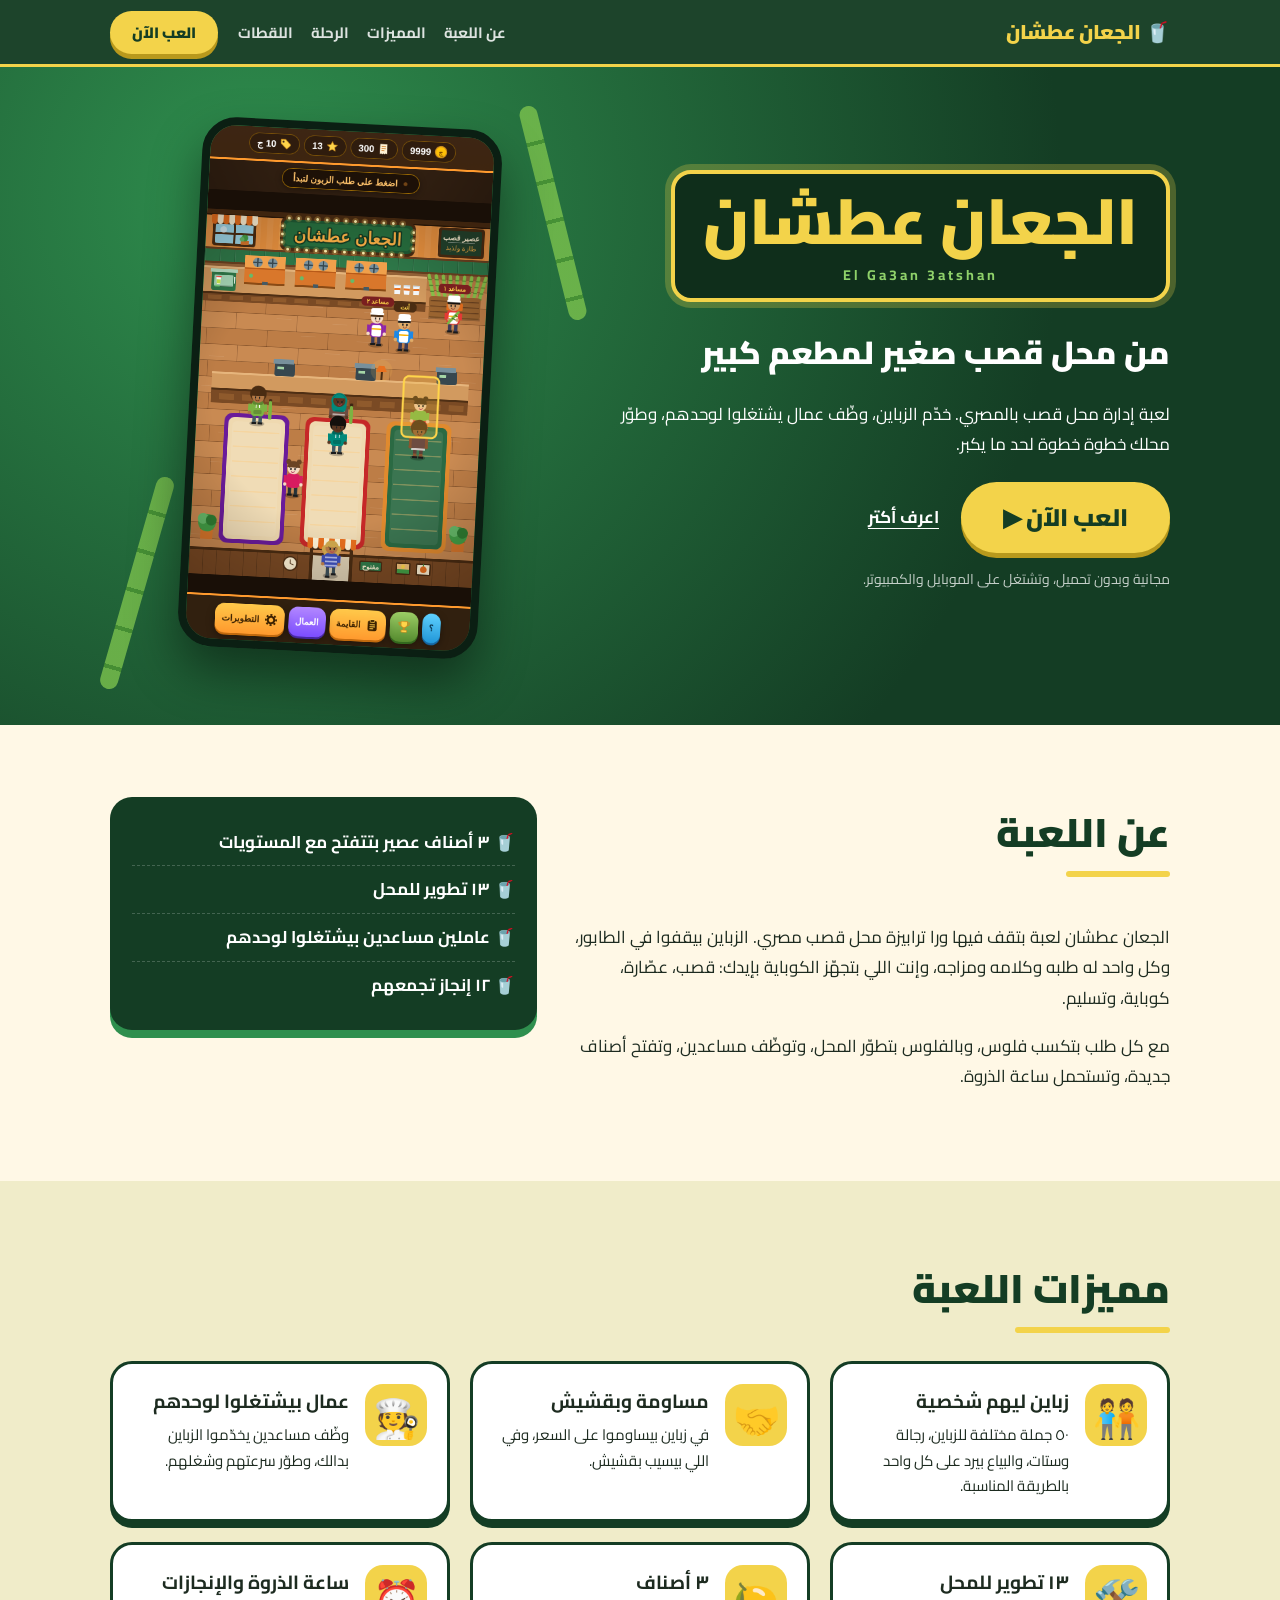
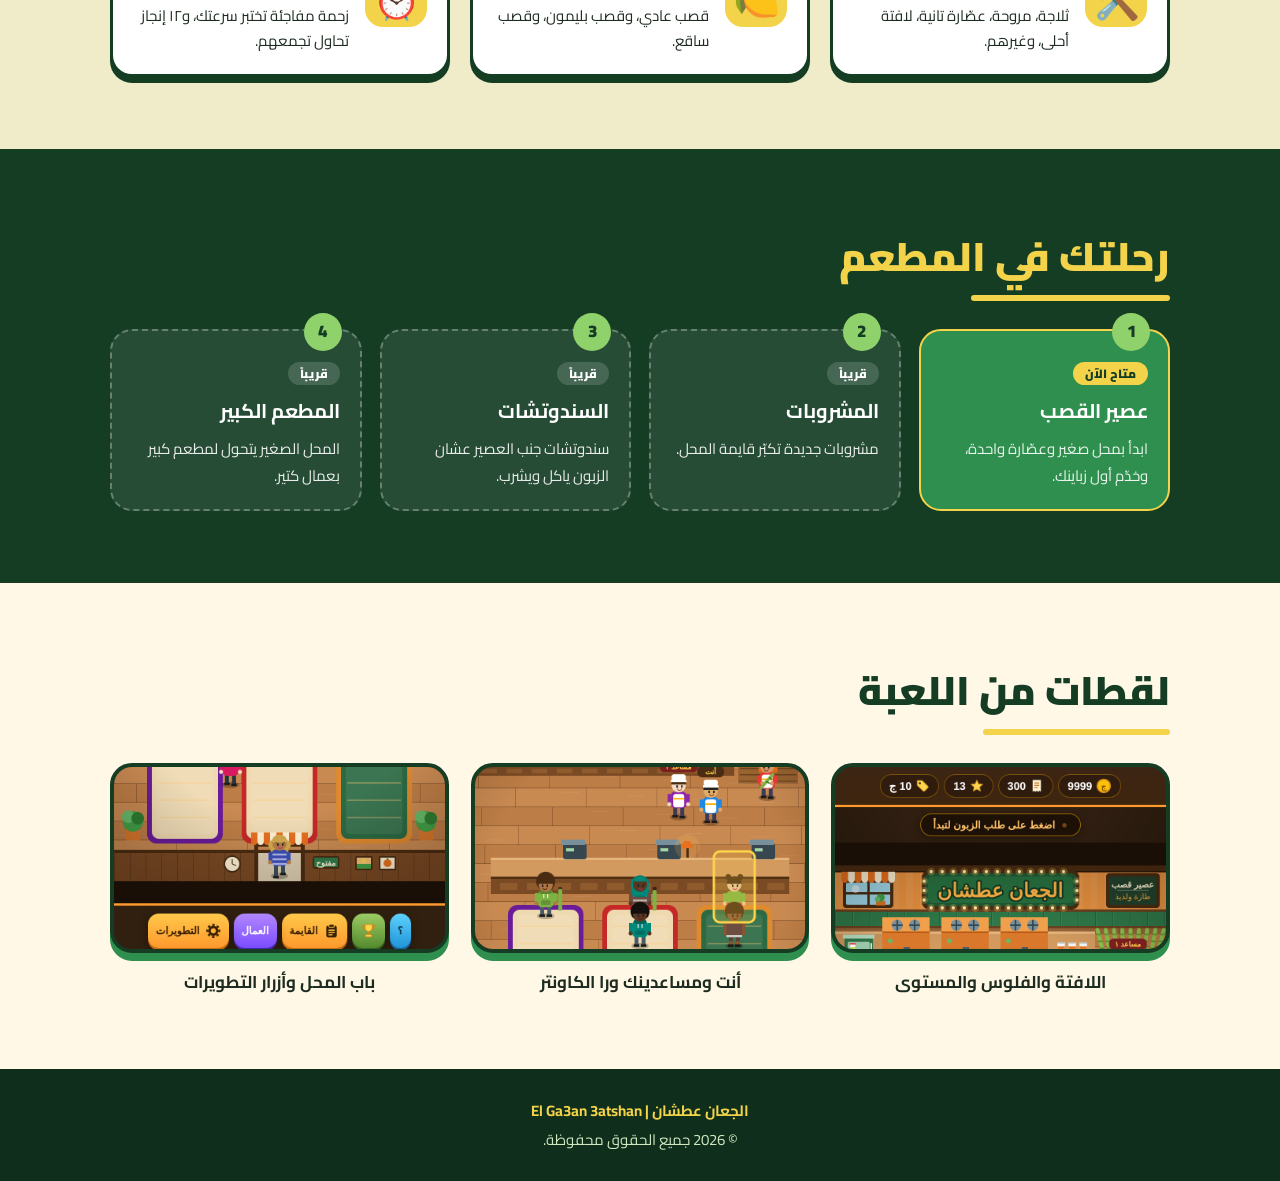
==== index.html @ 9e1ebf42 "Add files via upload" ====
<!DOCTYPE html>
<html lang="ar" dir="rtl">
<head>
<meta charset="utf-8">
<meta name="viewport" content="width=device-width, initial-scale=1, viewport-fit=cover">
<title>الجعان عطشان | El Ga3an 3atshan – الموقع الرسمي للعبة</title>
<meta name="description" content="الموقع الرسمي للعبة الجعان عطشان: لعبة إدارة محل قصب بالمصري. خدّم الزباين، وظّف عمال، وطوّر محلك. العب مجاناً من الموبايل أو الكمبيوتر.">
<meta property="og:site_name" content="الجعان عطشان"><meta property="og:title" content="الجعان عطشان | El Ga3an 3atshan"><meta property="og:description" content="من محل قصب صغير لمطعم كبير. العب مجاناً."><meta property="og:type" content="website"><meta property="og:locale" content="ar_EG"><meta property="og:image" content="https://srsizer643-crypto.github.io/g3an_3tshan/preview.png">
<meta name="theme-color" content="#143d24">
<link rel="icon" href="data:image/svg+xml,%3Csvg xmlns='http://www.w3.org/2000/svg' viewBox='0 0 100 100'%3E%3Crect width='100' height='100' rx='22' fill='%23143d24'/%3E%3Ctext x='50' y='72' font-size='64' text-anchor='middle'%3E%F0%9F%A5%A4%3C/text%3E%3C/svg%3E">
<link rel="preconnect" href="https://fonts.googleapis.com"><link rel="preconnect" href="https://fonts.gstatic.com" crossorigin>
<link href="https://fonts.googleapis.com/css2?family=Cairo:wght@500;700;900&display=swap" rel="stylesheet">
<link rel="stylesheet" href="style.css">
</head>
<body>

<header class="nav">
  <div class="wrap">
    <a class="logo" href="#top">🥤 الجعان عطشان</a>
    <nav aria-label="أقسام الموقع">
      <a href="#about">عن اللعبة</a>
      <a href="#features">المميزات</a>
      <a href="#journey">الرحلة</a>
      <a href="#shots">اللقطات</a>
    </nav>
    <button class="btn sm" data-play>العب الآن</button>
  </div>
</header>

<main id="top">
  <section class="hero">
    <div class="wrap">
      <div class="hero-txt">
        <div class="sign"><h1>الجعان عطشان</h1><small>El Ga3an 3atshan</small></div>
        <p class="lead">من محل قصب صغير لمطعم كبير</p>
        <p>لعبة إدارة محل قصب بالمصري. خدّم الزباين، وظّف عمال يشتغلوا لوحدهم، وطوّر محلك خطوة خطوة لحد ما يكبر.</p>
        <div class="cta">
          <button class="btn big" data-play>العب الآن ▶</button>
          <a class="link" href="#about">اعرف أكتر</a>
        </div>
        <p class="note">مجانية وبدون تحميل، وتشتغل على الموبايل والكمبيوتر.</p>
      </div>
      <div class="art">
        <span class="cane c1"></span><span class="cane c2"></span>
        <div class="phone"><img src="preview.png" width="840" height="1520" alt="لقطة حقيقية من اللعبة: محل القصب والزباين في الطوابير"></div>
      </div>
    </div>
  </section>

  <section class="s" id="about">
    <div class="wrap about">
      <div>
        <h2>عن اللعبة</h2>
        <p>الجعان عطشان لعبة بتقف فيها ورا ترابيزة محل قصب مصري. الزباين بيقفوا في الطابور، وكل واحد له طلبه وكلامه ومزاجه، وإنت اللي بتجهّز الكوباية بإيدك: قصب، عصّارة، كوباية، وتسليم.</p>
        <p>مع كل طلب بتكسب فلوس، وبالفلوس بتطوّر المحل، وتوظّف مساعدين، وتفتح أصناف جديدة، وتستحمل ساعة الذروة.</p>
      </div>
      <ul class="facts">
        <li>٣ أصناف عصير بتتفتح مع المستويات</li>
        <li>١٣ تطوير للمحل</li>
        <li>عاملين مساعدين بيشتغلوا لوحدهم</li>
        <li>١٢ إنجاز تجمعهم</li>
      </ul>
    </div>
  </section>

  <section class="s alt" id="features">
    <div class="wrap">
      <h2>مميزات اللعبة</h2>
      <div class="grid">
        <article class="f"><i>🧑‍🤝‍🧑</i><div><h3>زباين ليهم شخصية</h3><p>٥٠ جملة مختلفة للزباين، رجالة وستات، والبياع بيرد على كل واحد بالطريقة المناسبة.</p></div></article>
        <article class="f"><i>🤝</i><div><h3>مساومة وبقشيش</h3><p>في زباين بيساوموا على السعر، وفي اللي بيسيب بقشيش.</p></div></article>
        <article class="f"><i>🧑‍🍳</i><div><h3>عمال بيشتغلوا لوحدهم</h3><p>وظّف مساعدين يخدّموا الزباين بدالك، وطوّر سرعتهم وشغلهم.</p></div></article>
        <article class="f"><i>🛠️</i><div><h3>١٣ تطوير للمحل</h3><p>ثلاجة، مروحة، عصّارة تانية، لافتة أحلى، وغيرهم.</p></div></article>
        <article class="f"><i>🍋</i><div><h3>٣ أصناف</h3><p>قصب عادي، وقصب بليمون، وقصب ساقع.</p></div></article>
        <article class="f"><i>⏰</i><div><h3>ساعة الذروة والإنجازات</h3><p>زحمة مفاجئة تختبر سرعتك، و١٢ إنجاز تحاول تجمعهم.</p></div></article>
      </div>
    </div>
  </section>

  <section class="s dark" id="journey">
    <div class="wrap">
      <h2>رحلتك في المطعم</h2>
      <ol class="steps">
        <li class="on"><span class="b">متاح الآن</span><h3>عصير القصب</h3><p>ابدأ بمحل صغير وعصّارة واحدة، وخدّم أول زباينك.</p></li>
        <li><span class="b">قريباً</span><h3>المشروبات</h3><p>مشروبات جديدة تكبّر قايمة المحل.</p></li>
        <li><span class="b">قريباً</span><h3>السندوتشات</h3><p>سندوتشات جنب العصير عشان الزبون ياكل ويشرب.</p></li>
        <li><span class="b">قريباً</span><h3>المطعم الكبير</h3><p>المحل الصغير يتحول لمطعم كبير بعمال كتير.</p></li>
      </ol>
    </div>
  </section>

  <section class="s" id="shots">
    <div class="wrap">
      <h2>لقطات من اللعبة</h2>
      <div class="shots">
        <figure class="shot"><div class="crop"><img src="preview.png" loading="lazy" alt="شاشة اللعبة: الفلوس والمستوى ولافتة المحل" style="margin-top:0"></div><figcaption>اللافتة والفلوس والمستوى</figcaption></figure>
        <figure class="shot"><div class="crop"><img src="preview.png" loading="lazy" alt="العمال خلف الكاونتر والزباين في الطوابير" style="margin-top:-59.52%"></div><figcaption>أنت ومساعدينك ورا الكاونتر</figcaption></figure>
        <figure class="shot"><div class="crop"><img src="preview.png" loading="lazy" alt="باب المحل وشريط التطويرات والعمال والقايمة" style="margin-top:-123.81%"></div><figcaption>باب المحل وأزرار التطويرات</figcaption></figure>
      </div>
    </div>
  </section>
</main>

<footer>
  <div class="wrap">
    <b>الجعان عطشان | El Ga3an 3atshan</b>
    <span>© 2026 جميع الحقوق محفوظة.</span>
  </div>
</footer>

<section id="play" hidden aria-label="شاشة اللعب">
  <div class="pbar">
    <button id="back" type="button">→ الرجوع للموقع</button>
    <b>الجعان عطشان</b>
    <button id="fs" type="button">ملء الشاشة</button>
  </div>
  <iframe id="frame" title="لعبة الجعان عطشان" allow="fullscreen" loading="eager"></iframe>
</section>

<script src="script.js"></script>
</body>
</html>
---- style.css ----
:root{--g1:#143d24;--g2:#2f8f4e;--g3:#8fd16a;--y:#f3d34a;--cream:#fff8e6;--ink:#1d2b20;
 --r:22px;box-sizing:border-box;padding-top:env(safe-area-inset-top,0px);padding-bottom:env(safe-area-inset-bottom,0px)}
*,*::before,*::after{box-sizing:inherit}
html{scroll-behavior:smooth;scroll-padding-top:70px;background:var(--cream)}
html.playing,html.playing body{overflow:hidden;height:100%}
body{margin:0;font-family:'Cairo',Tahoma,'Segoe UI',sans-serif;color:var(--ink);background:var(--cream);line-height:1.8;font-size:17px}
img{max-width:100%;display:block}
.wrap{max-width:1100px;margin:auto;padding:0 20px}
/* nav */
.nav{position:sticky;top:0;z-index:20;background:rgba(20,61,36,.96);backdrop-filter:blur(8px);color:#fff;border-bottom:3px solid var(--y)}
.nav .wrap{display:flex;align-items:center;gap:20px;height:64px}
.logo{font-weight:900;font-size:20px;color:var(--y);text-decoration:none;white-space:nowrap}
.nav nav{display:flex;gap:18px;margin-inline-start:auto}
.nav nav a{color:#fff;text-decoration:none;font-weight:700;font-size:15px;opacity:.85;transition:.2s}
.nav nav a:hover{opacity:1;color:var(--y)}
/* buttons */
.btn{font:inherit;font-weight:900;border:0;cursor:pointer;color:var(--g1);background:var(--y);border-radius:999px;padding:8px 22px;box-shadow:0 5px 0 #b8991c;transition:transform .15s,box-shadow .15s}
.btn:hover{transform:translateY(-2px);box-shadow:0 7px 0 #b8991c}
.btn:active{transform:translateY(4px);box-shadow:0 1px 0 #b8991c}
.btn.big{font-size:24px;padding:14px 42px}
.btn.sm{font-size:15px}
/* hero */
.hero{background:radial-gradient(circle at 20% 20%,var(--g2),var(--g1) 70%);color:#fff;overflow:hidden;padding:56px 0 72px}
.hero .wrap{display:grid;grid-template-columns:1.1fr .9fr;gap:36px;align-items:center}
.sign{display:inline-block;background:#0f2e1b;border:4px solid var(--y);border-radius:20px;padding:6px 28px 10px;box-shadow:0 0 0 6px rgba(243,211,74,.25);margin-bottom:12px}
.sign h1{margin:0;font-size:clamp(38px,7vw,64px);font-weight:900;color:var(--y);line-height:1.3}
.sign small{display:block;letter-spacing:3px;color:var(--g3);font-weight:700;direction:ltr;text-align:center}
.lead{font-size:clamp(22px,3.6vw,32px);font-weight:900;margin:.3em 0}
.cta{display:flex;align-items:center;gap:22px;flex-wrap:wrap;margin:22px 0 8px}
.link{color:#fff;font-weight:700;text-underline-offset:5px}
.note{opacity:.75;font-size:14px}
.art{position:relative;display:flex;justify-content:center}
.phone{width:min(300px,78vw);border:8px solid #0b1f13;border-radius:34px;overflow:hidden;box-shadow:0 24px 50px rgba(0,0,0,.45);transform:rotate(3deg);animation:float 5s ease-in-out infinite}
.phone img{width:100%;height:auto}
.cane{position:absolute;width:18px;height:220px;border-radius:9px;background:repeating-linear-gradient(#7bc24d 0 36px,#4f9a33 36px 40px);opacity:.8}
.c1{inset-inline-start:2%;top:-20px;transform:rotate(-14deg)}.c2{inset-inline-end:4%;bottom:-40px;transform:rotate(16deg)}
@keyframes float{50%{transform:rotate(3deg) translateY(-12px)}}
/* sections */
.s{padding:72px 0}
.s.alt{background:#f0ecc9}
.s.dark{background:var(--g1);color:#fff}
h2{font-size:clamp(28px,5vw,40px);font-weight:900;margin:0 0 28px;color:var(--g1);position:relative;display:inline-block}
h2::after{content:"";display:block;height:6px;width:60%;background:var(--y);border-radius:4px;margin-top:2px}
.dark h2{color:var(--y)}
.about{display:grid;grid-template-columns:1.4fr 1fr;gap:36px;align-items:start}
.facts{list-style:none;margin:0;padding:22px;background:var(--g1);color:#fff;border-radius:var(--r);font-weight:700;box-shadow:0 8px 0 var(--g2)}
.facts li{padding:8px 0 8px 0;border-bottom:1px dashed rgba(255,255,255,.2)}
.facts li:last-child{border:0}
.facts li::before{content:"🥤 "}
.grid{display:grid;grid-template-columns:repeat(auto-fit,minmax(290px,1fr));gap:20px}
.f{display:flex;gap:16px;background:#fff;border-radius:var(--r);padding:20px;border:3px solid var(--g1);box-shadow:0 6px 0 var(--g1);transition:transform .2s}
.f:hover{transform:translateY(-4px)}
.f i{font-style:normal;font-size:38px;flex:none;width:62px;height:62px;display:grid;place-items:center;background:var(--y);border-radius:18px}
.f h3{margin:0 0 4px;font-size:19px}.f p{margin:0;font-size:15px;line-height:1.7}
/* journey */
.steps{list-style:none;margin:0;padding:0;display:grid;grid-template-columns:repeat(auto-fit,minmax(220px,1fr));gap:18px;counter-reset:st}
.steps li{position:relative;background:rgba(255,255,255,.08);border:2px dashed rgba(255,255,255,.3);border-radius:var(--r);padding:26px 20px 20px;counter-increment:st}
.steps li::before{content:counter(st);position:absolute;top:-18px;inset-inline-start:18px;width:38px;height:38px;border-radius:50%;background:var(--g3);color:var(--g1);font-weight:900;display:grid;place-items:center}
.steps li.on{background:var(--g2);border:2px solid var(--y)}
.steps h3{margin:6px 0}.steps p{margin:0;font-size:15px;opacity:.9}
.b{display:inline-block;font-size:12px;font-weight:900;padding:1px 12px;border-radius:99px;background:rgba(255,255,255,.15)}
.on .b{background:var(--y);color:var(--g1)}
/* shots */
.shots{display:grid;grid-template-columns:repeat(auto-fit,minmax(240px,1fr));gap:22px}
.shot{margin:0;text-align:center}
.crop{aspect-ratio:840/470;overflow:hidden;border-radius:var(--r);border:4px solid var(--g1);box-shadow:0 8px 0 var(--g2);background:#31200f}
.crop img{width:100%;height:auto}
figcaption{margin-top:14px;font-weight:700}
footer{background:#0f2e1b;color:#cfe8c0;padding:28px 0;text-align:center;font-size:15px}
footer .wrap{display:flex;flex-direction:column;gap:2px}footer b{color:var(--y)}
/* reveal */
.rv{opacity:0;transform:translateY(22px);transition:opacity .6s,transform .6s}
.rv.in{opacity:1;transform:none}
/* play screen */
#play{position:fixed;inset:0;z-index:100;background:#000;display:flex;flex-direction:column;height:100dvh}
#play[hidden]{display:none}
.pbar{flex:none;display:flex;align-items:center;justify-content:space-between;gap:10px;background:var(--g1);color:var(--y);padding:6px 12px;padding-top:max(6px,env(safe-area-inset-top));border-bottom:3px solid var(--y)}
.pbar button{font:inherit;font-weight:700;font-size:14px;color:#fff;background:rgba(255,255,255,.14);border:0;border-radius:99px;padding:4px 16px;cursor:pointer}
.pbar button:hover{background:rgba(255,255,255,.28)}
#frame{flex:1;width:100%;border:0;background:#31200f;touch-action:manipulation}
#play.pseudo-fs .pbar{display:none}
:fullscreen#play .pbar{display:none}
:-webkit-full-screen#play .pbar{display:none}
@media(max-width:800px){
 .nav nav{display:none}.nav .wrap{justify-content:space-between}
 .hero .wrap,.about{grid-template-columns:1fr}.hero{padding-top:36px}.art{margin-top:20px}
 .s{padding:52px 0}
}
@media(prefers-reduced-motion:reduce){*{animation:none!important;transition:none!important}.rv{opacity:1;transform:none}}
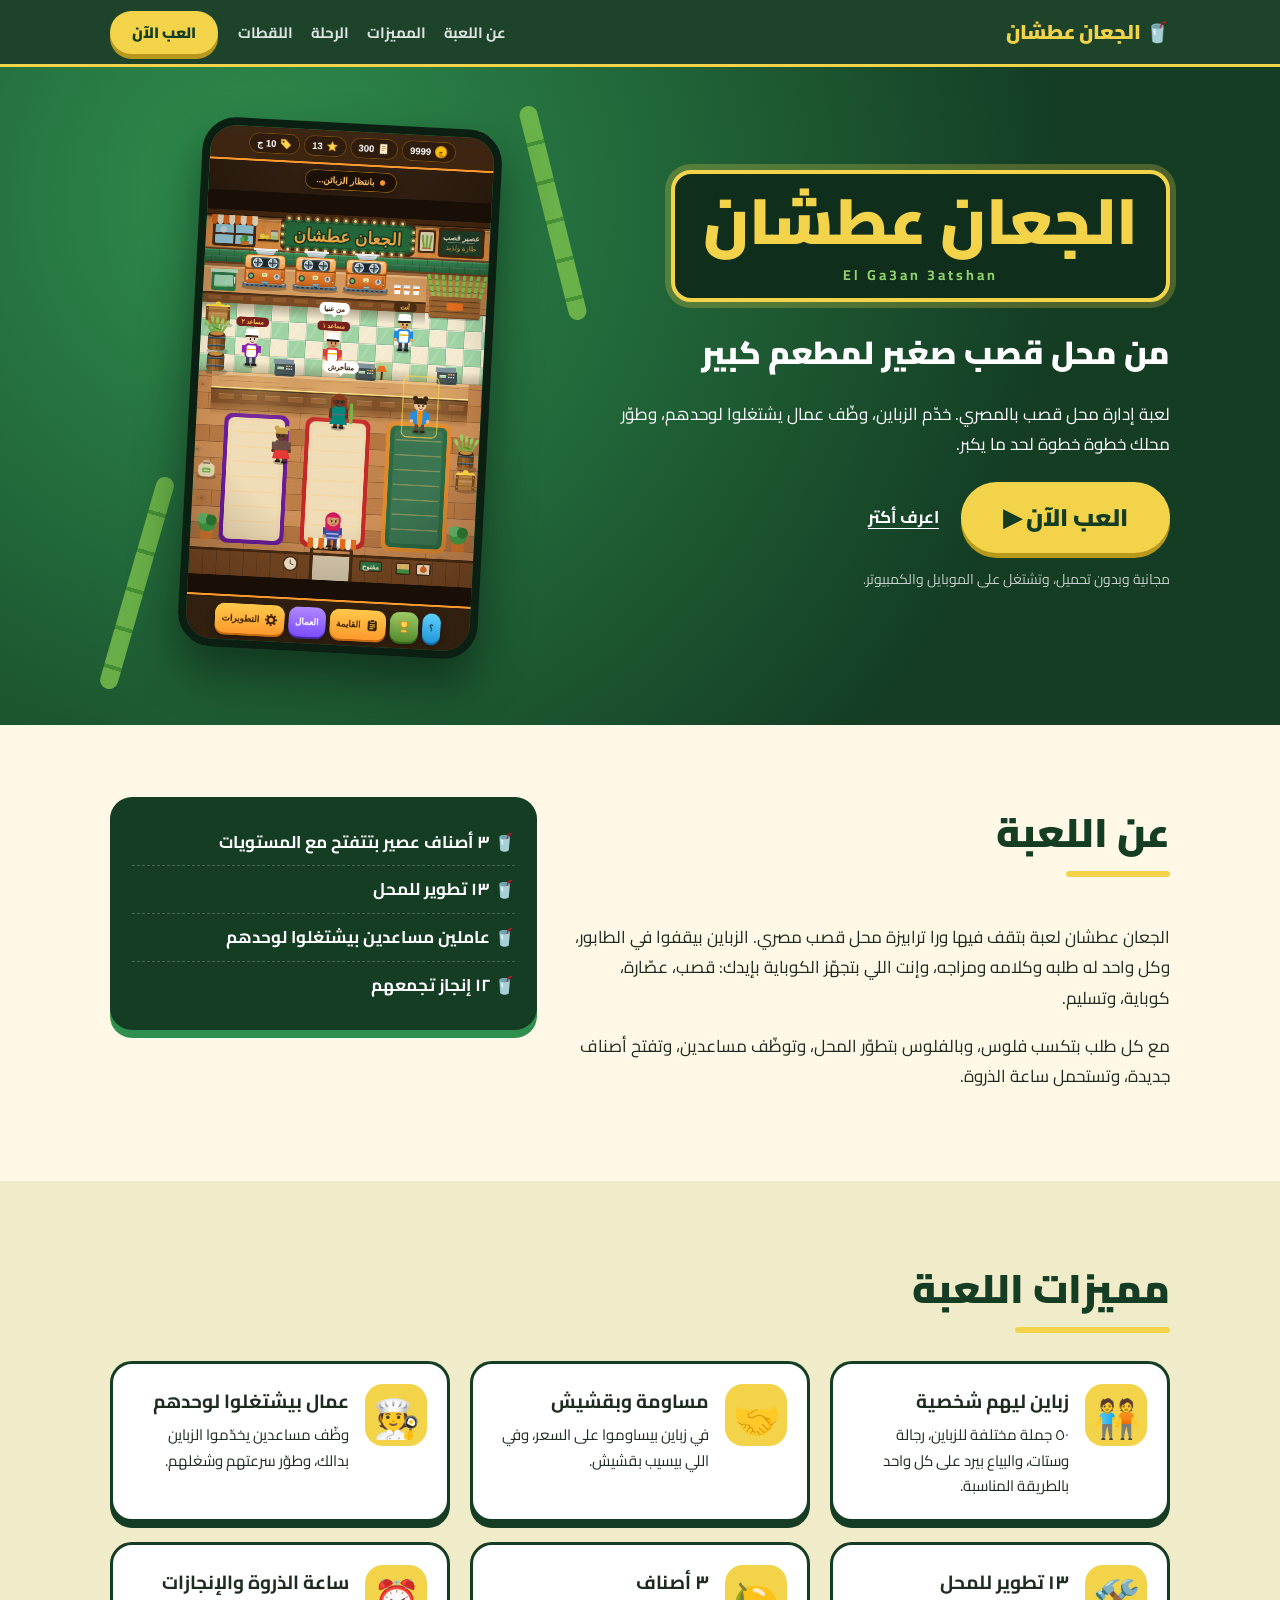
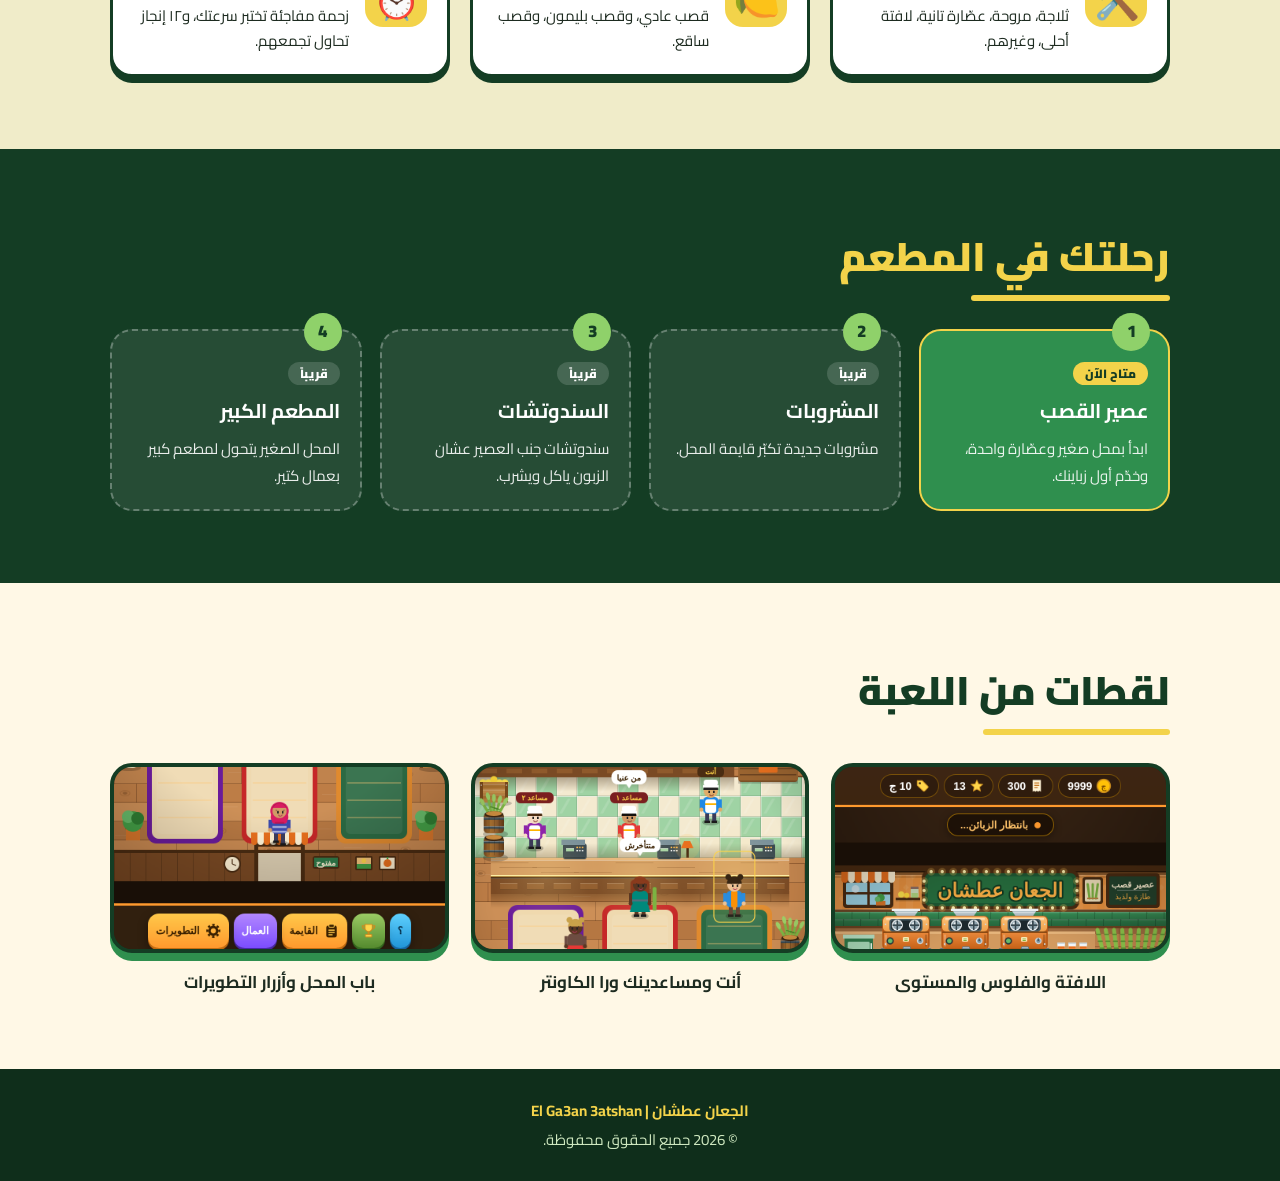
==== commit 29155be3: "Add files via upload" ====
--- a/index.html
+++ b/index.html
@@ -1,16 +1,17 @@
 <!DOCTYPE html>
+<!-- الجعان عطشان | الإصدار v4 | تاريخ التحديث 2026-11-13 -->
 <html lang="ar" dir="rtl">
 <head>
 <meta charset="utf-8">
 <meta name="viewport" content="width=device-width, initial-scale=1, viewport-fit=cover">
 <title>الجعان عطشان | El Ga3an 3atshan – الموقع الرسمي للعبة</title>
 <meta name="description" content="الموقع الرسمي للعبة الجعان عطشان: لعبة إدارة محل قصب بالمصري. خدّم الزباين، وظّف عمال، وطوّر محلك. العب مجاناً من الموبايل أو الكمبيوتر.">
-<meta property="og:site_name" content="الجعان عطشان"><meta property="og:title" content="الجعان عطشان | El Ga3an 3atshan"><meta property="og:description" content="من محل قصب صغير لمطعم كبير. العب مجاناً."><meta property="og:type" content="website"><meta property="og:locale" content="ar_EG"><meta property="og:image" content="https://srsizer643-crypto.github.io/g3an_3tshan/preview.png">
+<meta property="og:site_name" content="الجعان عطشان"><meta property="og:title" content="الجعان عطشان | El Ga3an 3atshan"><meta property="og:description" content="من محل قصب صغير لمطعم كبير. العب مجاناً."><meta property="og:type" content="website"><meta property="og:locale" content="ar_EG"><meta property="og:image" content="https://srsizer643-crypto.github.io/g3an_3tshan/preview.png?v=4">
 <meta name="theme-color" content="#143d24">
 <link rel="icon" href="data:image/svg+xml,%3Csvg xmlns='http://www.w3.org/2000/svg' viewBox='0 0 100 100'%3E%3Crect width='100' height='100' rx='22' fill='%23143d24'/%3E%3Ctext x='50' y='72' font-size='64' text-anchor='middle'%3E%F0%9F%A5%A4%3C/text%3E%3C/svg%3E">
 <link rel="preconnect" href="https://fonts.googleapis.com"><link rel="preconnect" href="https://fonts.gstatic.com" crossorigin>
 <link href="https://fonts.googleapis.com/css2?family=Cairo:wght@500;700;900&display=swap" rel="stylesheet">
-<link rel="stylesheet" href="style.css">
+<link rel="stylesheet" href="style.css?v=4">
 </head>
 <body>
 
@@ -42,7 +43,7 @@
       </div>
       <div class="art">
         <span class="cane c1"></span><span class="cane c2"></span>
-        <div class="phone"><img src="preview.png" width="840" height="1520" alt="لقطة حقيقية من اللعبة: محل القصب والزباين في الطوابير"></div>
+        <div class="phone"><img src="preview.png?v=4" width="840" height="1520" alt="لقطة حقيقية من اللعبة: محل القصب والزباين في الطوابير"></div>
       </div>
     </div>
   </section>
@@ -93,9 +94,9 @@
     <div class="wrap">
       <h2>لقطات من اللعبة</h2>
       <div class="shots">
-        <figure class="shot"><div class="crop"><img src="preview.png" loading="lazy" alt="شاشة اللعبة: الفلوس والمستوى ولافتة المحل" style="margin-top:0"></div><figcaption>اللافتة والفلوس والمستوى</figcaption></figure>
-        <figure class="shot"><div class="crop"><img src="preview.png" loading="lazy" alt="العمال خلف الكاونتر والزباين في الطوابير" style="margin-top:-59.52%"></div><figcaption>أنت ومساعدينك ورا الكاونتر</figcaption></figure>
-        <figure class="shot"><div class="crop"><img src="preview.png" loading="lazy" alt="باب المحل وشريط التطويرات والعمال والقايمة" style="margin-top:-123.81%"></div><figcaption>باب المحل وأزرار التطويرات</figcaption></figure>
+        <figure class="shot"><div class="crop"><img src="preview.png?v=4" loading="lazy" alt="شاشة اللعبة: الفلوس والمستوى ولافتة المحل" style="margin-top:0"></div><figcaption>اللافتة والفلوس والمستوى</figcaption></figure>
+        <figure class="shot"><div class="crop"><img src="preview.png?v=4" loading="lazy" alt="العمال خلف الكاونتر والزباين في الطوابير" style="margin-top:-59.52%"></div><figcaption>أنت ومساعدينك ورا الكاونتر</figcaption></figure>
+        <figure class="shot"><div class="crop"><img src="preview.png?v=4" loading="lazy" alt="باب المحل وشريط التطويرات والعمال والقايمة" style="margin-top:-123.81%"></div><figcaption>باب المحل وأزرار التطويرات</figcaption></figure>
       </div>
     </div>
   </section>
@@ -117,6 +118,6 @@
   <iframe id="frame" title="لعبة الجعان عطشان" allow="fullscreen" loading="eager"></iframe>
 </section>
 
-<script src="script.js"></script>
+<script src="script.js?v=4"></script>
 </body>
 </html>
--- a/style.css
+++ b/style.css
@@ -1,3 +1,4 @@
+/* الجعان عطشان | الإصدار v4 | تاريخ التحديث 2026-11-13 */
 :root{--g1:#143d24;--g2:#2f8f4e;--g3:#8fd16a;--y:#f3d34a;--cream:#fff8e6;--ink:#1d2b20;
  --r:22px;box-sizing:border-box;padding-top:env(safe-area-inset-top,0px);padding-bottom:env(safe-area-inset-bottom,0px)}
 *,*::before,*::after{box-sizing:inherit}
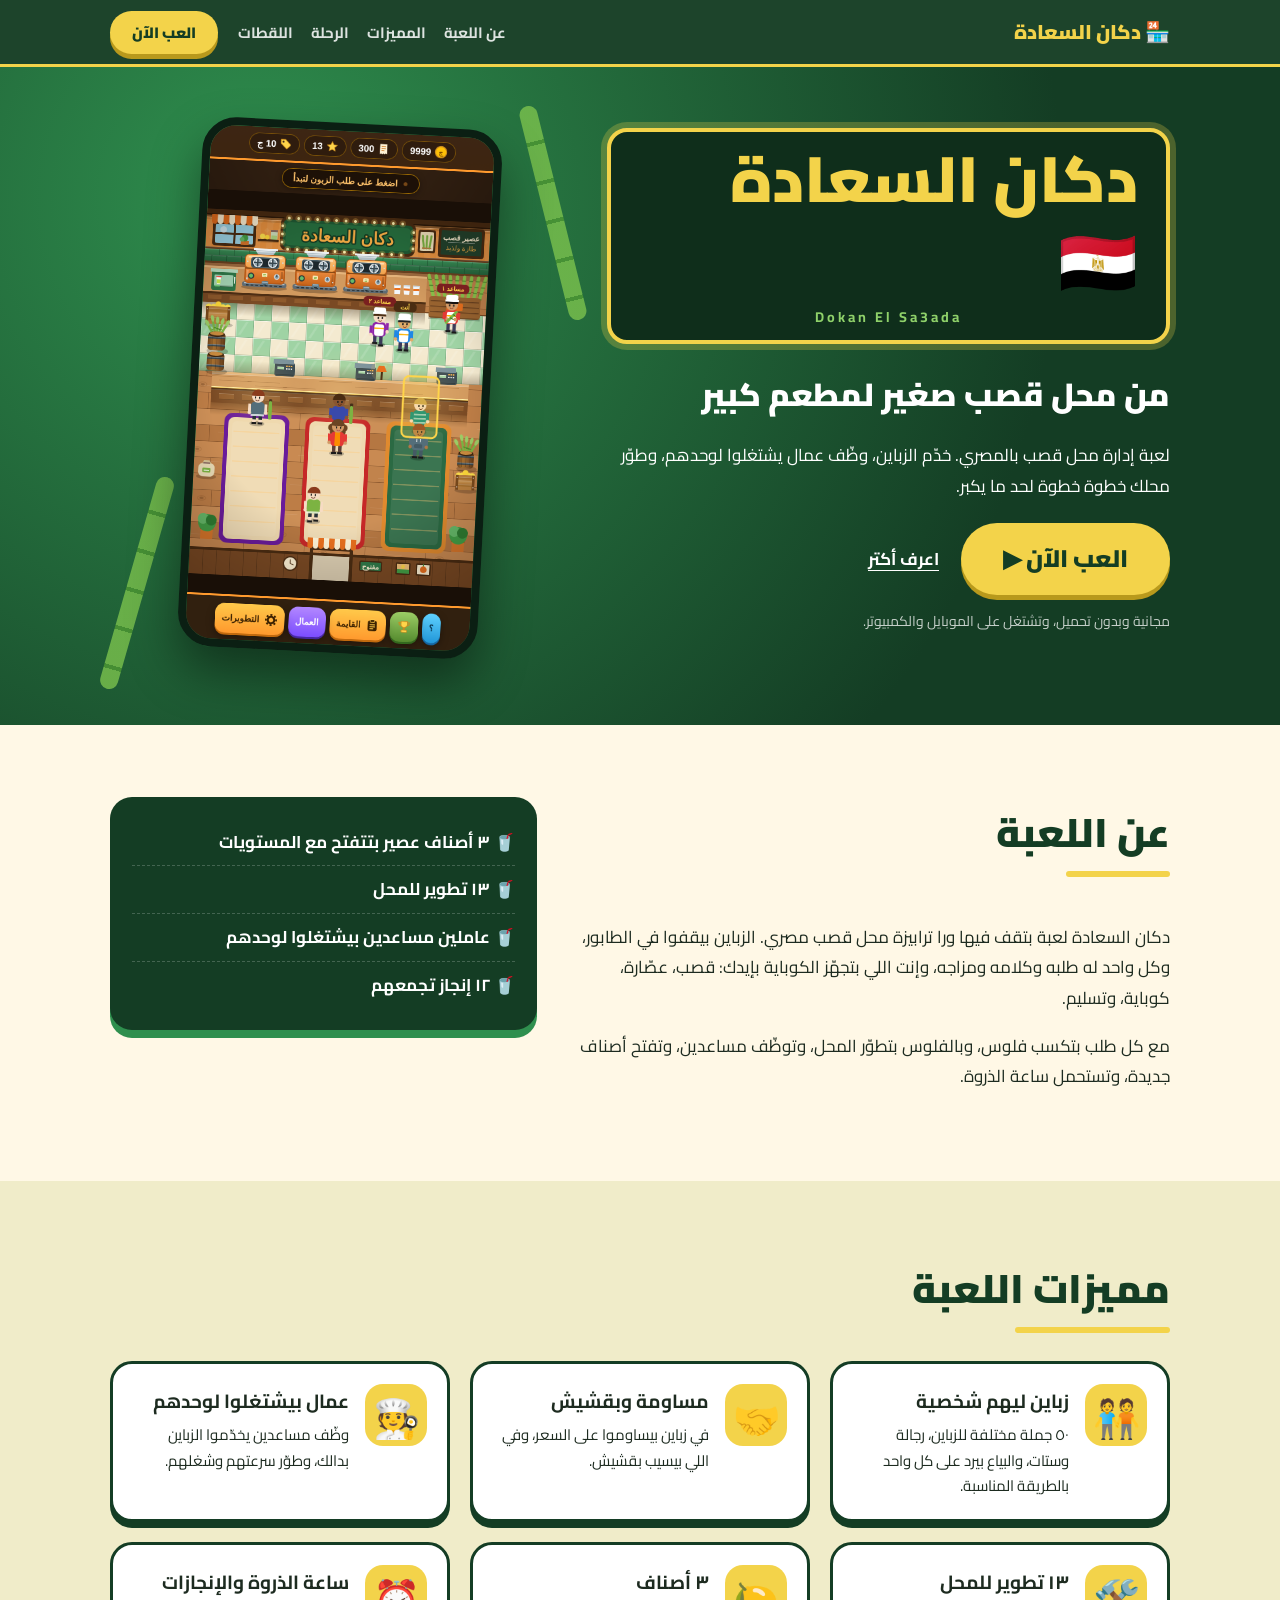
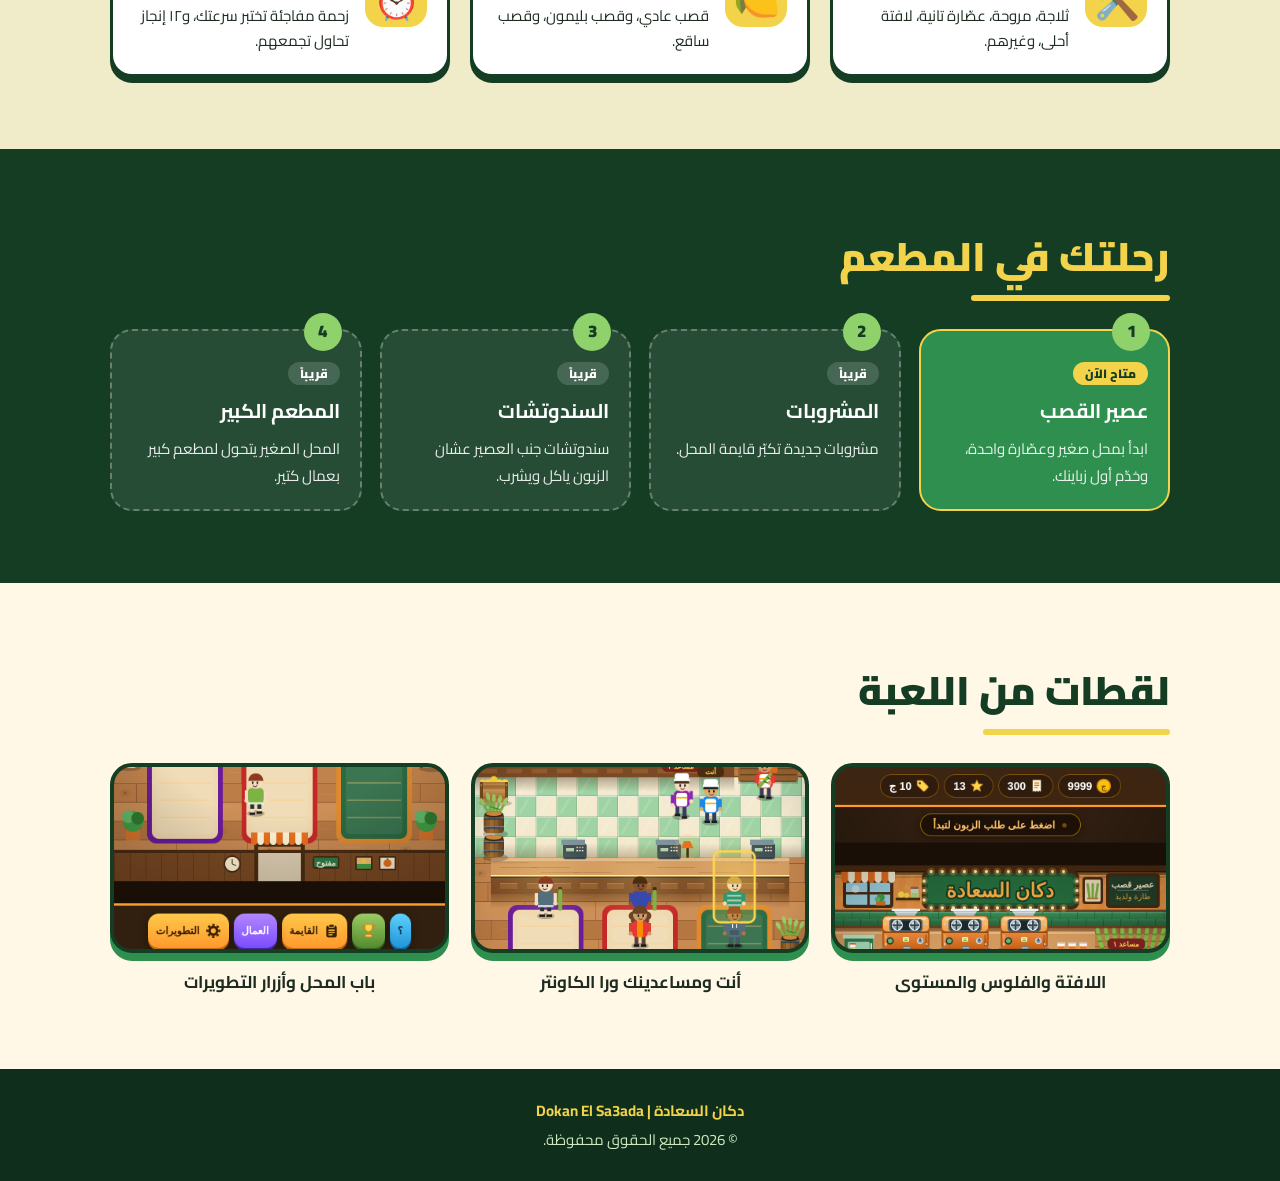
==== commit b6a9fa23: "Add files via upload" ====
--- a/index.html
+++ b/index.html
@@ -1,23 +1,24 @@
 <!DOCTYPE html>
-<!-- الجعان عطشان | الإصدار v4 | تاريخ التحديث 2026-11-13 -->
+<!-- دكان السعادة | الإصدار v5 | تاريخ التحديث 2026-11-13 -->
 <html lang="ar" dir="rtl">
 <head>
 <meta charset="utf-8">
 <meta name="viewport" content="width=device-width, initial-scale=1, viewport-fit=cover">
-<title>الجعان عطشان | El Ga3an 3atshan – الموقع الرسمي للعبة</title>
-<meta name="description" content="الموقع الرسمي للعبة الجعان عطشان: لعبة إدارة محل قصب بالمصري. خدّم الزباين، وظّف عمال، وطوّر محلك. العب مجاناً من الموبايل أو الكمبيوتر.">
-<meta property="og:site_name" content="الجعان عطشان"><meta property="og:title" content="الجعان عطشان | El Ga3an 3atshan"><meta property="og:description" content="من محل قصب صغير لمطعم كبير. العب مجاناً."><meta property="og:type" content="website"><meta property="og:locale" content="ar_EG"><meta property="og:image" content="https://srsizer643-crypto.github.io/g3an_3tshan/preview.png?v=4">
+<title>دكان السعادة 🇪🇬 | Dokan El Sa3ada – الموقع الرسمي للعبة</title>
+<meta name="description" content="الموقع الرسمي للعبة دكان السعادة: لعبة إدارة محل قصب بالمصري. خدّم الزباين، وظّف عمال، وطوّر محلك. العب مجاناً من الموبايل أو الكمبيوتر.">
+<meta property="og:site_name" content="دكان السعادة"><meta property="og:title" content="دكان السعادة 🇪🇬 | Dokan El Sa3ada"><meta property="og:description" content="من محل قصب صغير لمطعم كبير. العب مجاناً."><meta property="og:type" content="website"><meta property="og:locale" content="ar_EG"><meta property="og:url" content="https://srsizer643-crypto.github.io/g3an_3tshan/"><meta property="og:image" content="https://srsizer643-crypto.github.io/g3an_3tshan/og-dokan.png?v=6"><meta property="og:image:type" content="image/png"><meta property="og:image:width" content="1200"><meta property="og:image:height" content="630"><meta property="og:image:alt" content="دكان السعادة – لعبة إدارة محل قصب بالمصري"><meta name="twitter:card" content="summary_large_image"><meta name="twitter:title" content="دكان السعادة 🇪🇬 | Dokan El Sa3ada"><meta name="twitter:description" content="من محل قصب صغير لمطعم كبير. العب مجاناً."><meta name="twitter:image" content="https://srsizer643-crypto.github.io/g3an_3tshan/og-dokan.png?v=6">
 <meta name="theme-color" content="#143d24">
-<link rel="icon" href="data:image/svg+xml,%3Csvg xmlns='http://www.w3.org/2000/svg' viewBox='0 0 100 100'%3E%3Crect width='100' height='100' rx='22' fill='%23143d24'/%3E%3Ctext x='50' y='72' font-size='64' text-anchor='middle'%3E%F0%9F%A5%A4%3C/text%3E%3C/svg%3E">
+<link rel="icon" type="image/png" sizes="512x512" href="icon-512.png?v=6"><link rel="apple-touch-icon" href="icon-512.png?v=6">
+<link rel="icon" href="data:image/svg+xml,%3Csvg xmlns='http://www.w3.org/2000/svg' viewBox='0 0 100 100'%3E%3Crect width='100' height='100' rx='22' fill='%23c26a0e'/%3E%3Ctext x='50' y='72' font-size='60' text-anchor='middle'%3E%F0%9F%8F%AA%3C/text%3E%3C/svg%3E">
 <link rel="preconnect" href="https://fonts.googleapis.com"><link rel="preconnect" href="https://fonts.gstatic.com" crossorigin>
 <link href="https://fonts.googleapis.com/css2?family=Cairo:wght@500;700;900&display=swap" rel="stylesheet">
-<link rel="stylesheet" href="style.css?v=4">
+<link rel="stylesheet" href="style.css?v=5">
 </head>
 <body>
 
 <header class="nav">
   <div class="wrap">
-    <a class="logo" href="#top">🥤 الجعان عطشان</a>
+    <a class="logo" href="#top">🏪 دكان السعادة</a>
     <nav aria-label="أقسام الموقع">
       <a href="#about">عن اللعبة</a>
       <a href="#features">المميزات</a>
@@ -32,7 +33,7 @@
   <section class="hero">
     <div class="wrap">
       <div class="hero-txt">
-        <div class="sign"><h1>الجعان عطشان</h1><small>El Ga3an 3atshan</small></div>
+        <div class="sign"><h1>دكان السعادة 🇪🇬</h1><small>Dokan El Sa3ada</small></div>
         <p class="lead">من محل قصب صغير لمطعم كبير</p>
         <p>لعبة إدارة محل قصب بالمصري. خدّم الزباين، وظّف عمال يشتغلوا لوحدهم، وطوّر محلك خطوة خطوة لحد ما يكبر.</p>
         <div class="cta">
@@ -43,7 +44,7 @@
       </div>
       <div class="art">
         <span class="cane c1"></span><span class="cane c2"></span>
-        <div class="phone"><img src="preview.png?v=4" width="840" height="1520" alt="لقطة حقيقية من اللعبة: محل القصب والزباين في الطوابير"></div>
+        <div class="phone"><img src="preview.png?v=6" width="840" height="1520" alt="لقطة حقيقية من اللعبة: محل القصب والزباين في الطوابير"></div>
       </div>
     </div>
   </section>
@@ -52,7 +53,7 @@
     <div class="wrap about">
       <div>
         <h2>عن اللعبة</h2>
-        <p>الجعان عطشان لعبة بتقف فيها ورا ترابيزة محل قصب مصري. الزباين بيقفوا في الطابور، وكل واحد له طلبه وكلامه ومزاجه، وإنت اللي بتجهّز الكوباية بإيدك: قصب، عصّارة، كوباية، وتسليم.</p>
+        <p>دكان السعادة لعبة بتقف فيها ورا ترابيزة محل قصب مصري. الزباين بيقفوا في الطابور، وكل واحد له طلبه وكلامه ومزاجه، وإنت اللي بتجهّز الكوباية بإيدك: قصب، عصّارة، كوباية، وتسليم.</p>
         <p>مع كل طلب بتكسب فلوس، وبالفلوس بتطوّر المحل، وتوظّف مساعدين، وتفتح أصناف جديدة، وتستحمل ساعة الذروة.</p>
       </div>
       <ul class="facts">
@@ -94,9 +95,9 @@
     <div class="wrap">
       <h2>لقطات من اللعبة</h2>
       <div class="shots">
-        <figure class="shot"><div class="crop"><img src="preview.png?v=4" loading="lazy" alt="شاشة اللعبة: الفلوس والمستوى ولافتة المحل" style="margin-top:0"></div><figcaption>اللافتة والفلوس والمستوى</figcaption></figure>
-        <figure class="shot"><div class="crop"><img src="preview.png?v=4" loading="lazy" alt="العمال خلف الكاونتر والزباين في الطوابير" style="margin-top:-59.52%"></div><figcaption>أنت ومساعدينك ورا الكاونتر</figcaption></figure>
-        <figure class="shot"><div class="crop"><img src="preview.png?v=4" loading="lazy" alt="باب المحل وشريط التطويرات والعمال والقايمة" style="margin-top:-123.81%"></div><figcaption>باب المحل وأزرار التطويرات</figcaption></figure>
+        <figure class="shot"><div class="crop"><img src="preview.png?v=6" loading="lazy" alt="شاشة اللعبة: الفلوس والمستوى ولافتة المحل" style="margin-top:0"></div><figcaption>اللافتة والفلوس والمستوى</figcaption></figure>
+        <figure class="shot"><div class="crop"><img src="preview.png?v=6" loading="lazy" alt="العمال خلف الكاونتر والزباين في الطوابير" style="margin-top:-59.52%"></div><figcaption>أنت ومساعدينك ورا الكاونتر</figcaption></figure>
+        <figure class="shot"><div class="crop"><img src="preview.png?v=6" loading="lazy" alt="باب المحل وشريط التطويرات والعمال والقايمة" style="margin-top:-123.81%"></div><figcaption>باب المحل وأزرار التطويرات</figcaption></figure>
       </div>
     </div>
   </section>
@@ -104,7 +105,7 @@
 
 <footer>
   <div class="wrap">
-    <b>الجعان عطشان | El Ga3an 3atshan</b>
+    <b>دكان السعادة | Dokan El Sa3ada</b>
     <span>© 2026 جميع الحقوق محفوظة.</span>
   </div>
 </footer>
@@ -112,12 +113,12 @@
 <section id="play" hidden aria-label="شاشة اللعب">
   <div class="pbar">
     <button id="back" type="button">→ الرجوع للموقع</button>
-    <b>الجعان عطشان</b>
+    <b>دكان السعادة</b>
     <button id="fs" type="button">ملء الشاشة</button>
   </div>
-  <iframe id="frame" title="لعبة الجعان عطشان" allow="fullscreen" loading="eager"></iframe>
+  <iframe id="frame" title="لعبة دكان السعادة" allow="fullscreen" loading="eager"></iframe>
 </section>
 
-<script src="script.js?v=4"></script>
+<script src="script.js?v=5"></script>
 </body>
 </html>
--- a/style.css
+++ b/style.css
@@ -1,4 +1,4 @@
-/* الجعان عطشان | الإصدار v4 | تاريخ التحديث 2026-11-13 */
+/* دكان السعادة | الإصدار v5 | تاريخ التحديث 2026-11-13 */
 :root{--g1:#143d24;--g2:#2f8f4e;--g3:#8fd16a;--y:#f3d34a;--cream:#fff8e6;--ink:#1d2b20;
  --r:22px;box-sizing:border-box;padding-top:env(safe-area-inset-top,0px);padding-bottom:env(safe-area-inset-bottom,0px)}
 *,*::before,*::after{box-sizing:inherit}
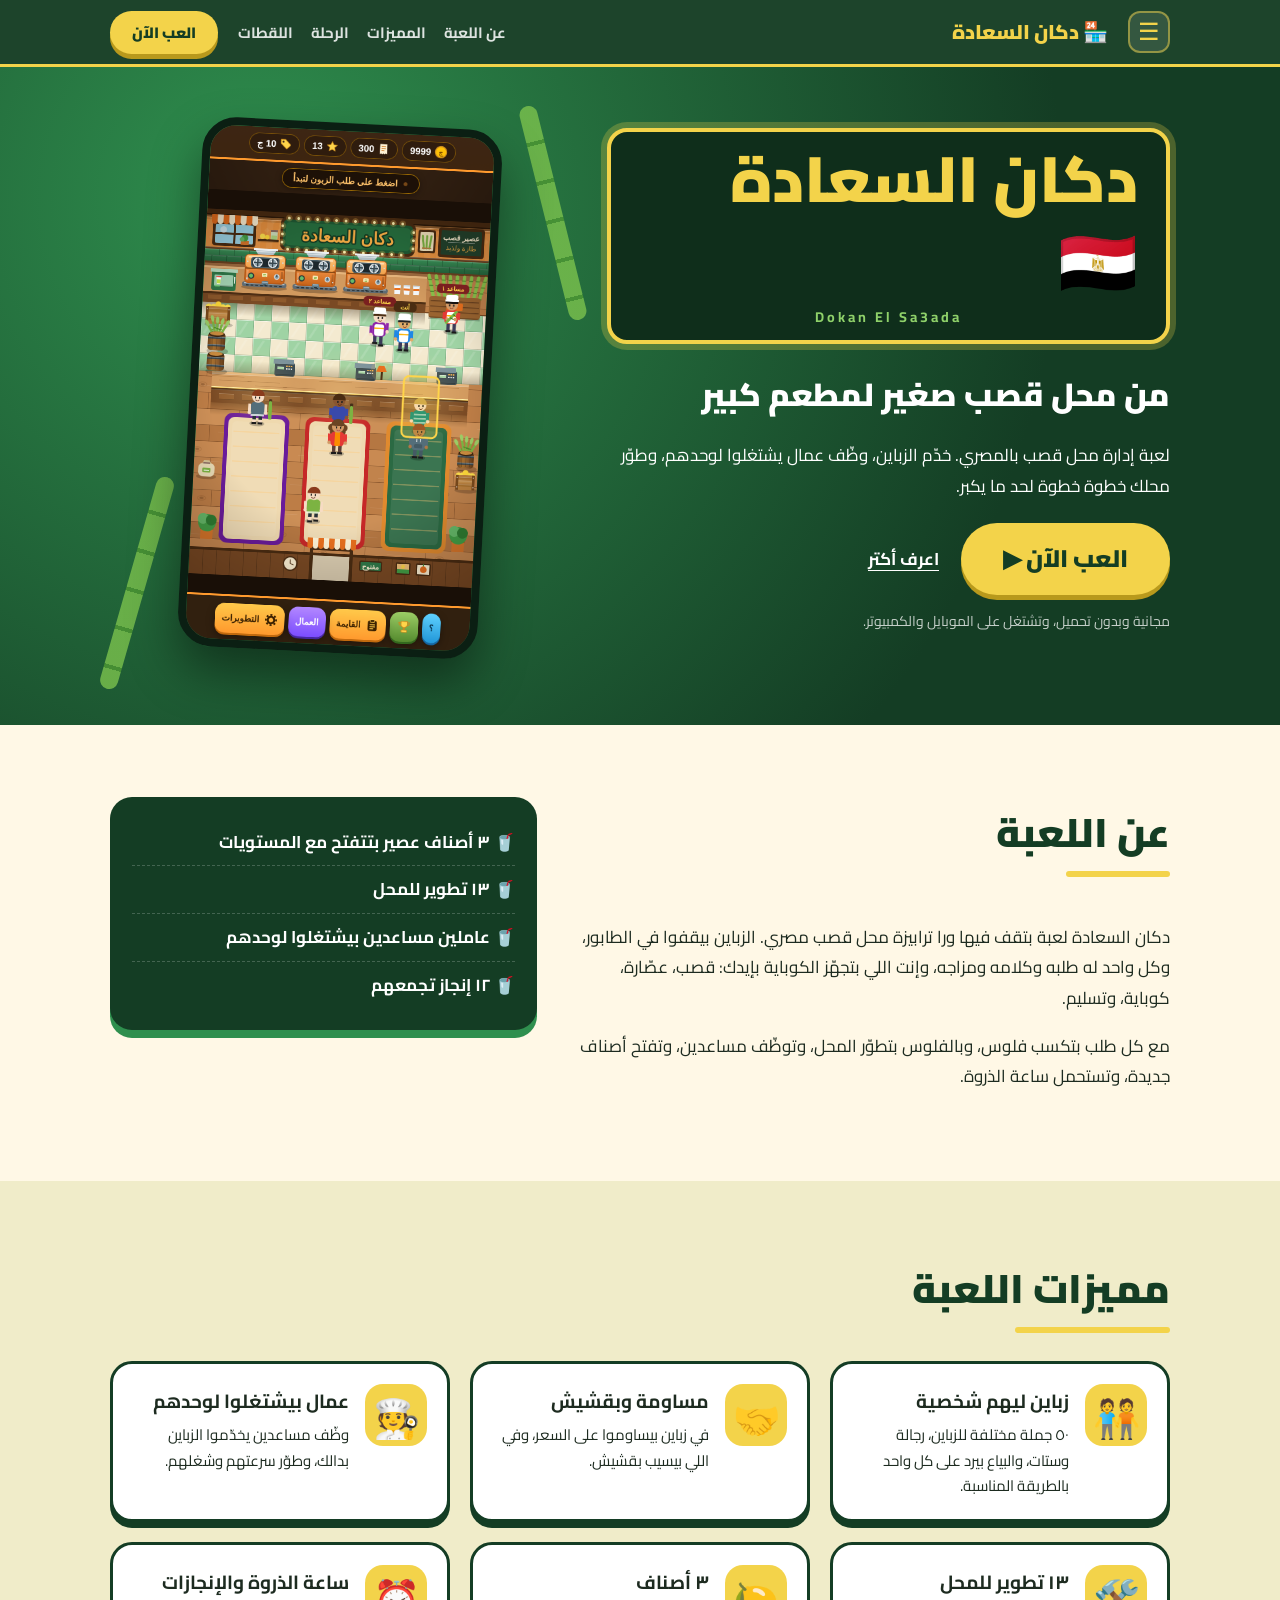
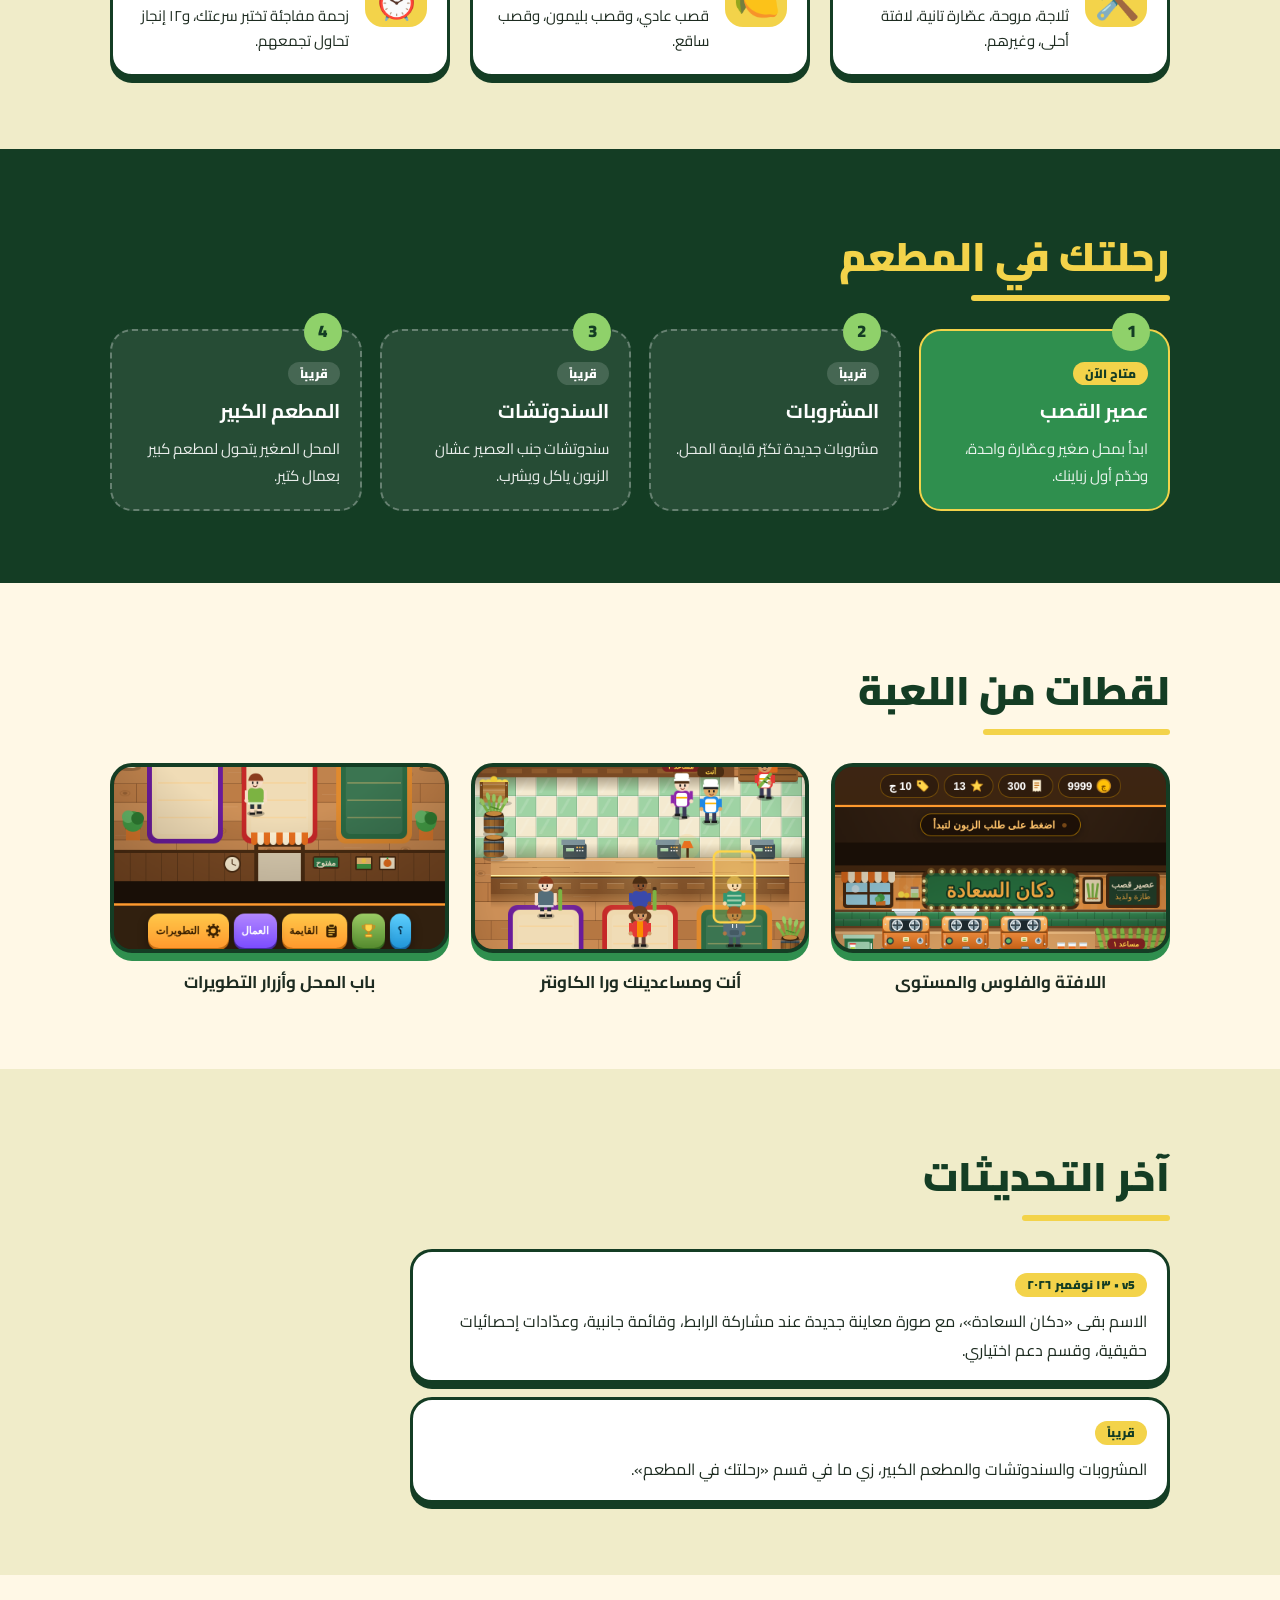
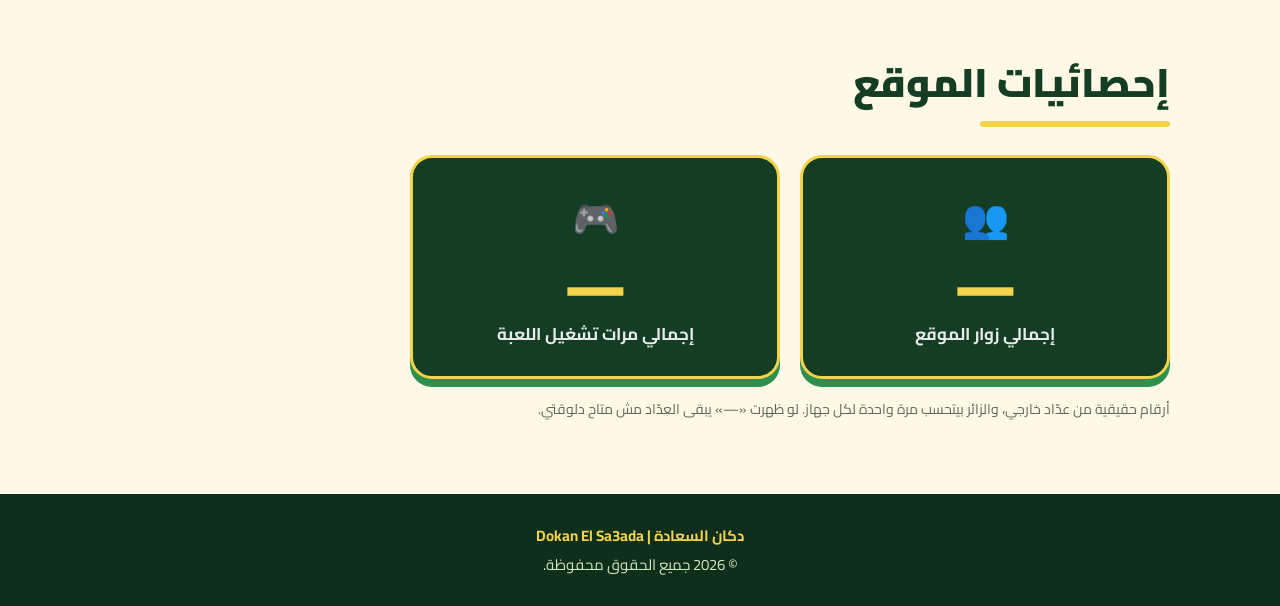
==== commit 955665ef: "Add files via upload" ====
--- a/index.html
+++ b/index.html
@@ -6,18 +6,19 @@
 <meta name="viewport" content="width=device-width, initial-scale=1, viewport-fit=cover">
 <title>دكان السعادة 🇪🇬 | Dokan El Sa3ada – الموقع الرسمي للعبة</title>
 <meta name="description" content="الموقع الرسمي للعبة دكان السعادة: لعبة إدارة محل قصب بالمصري. خدّم الزباين، وظّف عمال، وطوّر محلك. العب مجاناً من الموبايل أو الكمبيوتر.">
-<meta property="og:site_name" content="دكان السعادة"><meta property="og:title" content="دكان السعادة 🇪🇬 | Dokan El Sa3ada"><meta property="og:description" content="من محل قصب صغير لمطعم كبير. العب مجاناً."><meta property="og:type" content="website"><meta property="og:locale" content="ar_EG"><meta property="og:url" content="https://srsizer643-crypto.github.io/g3an_3tshan/"><meta property="og:image" content="https://srsizer643-crypto.github.io/g3an_3tshan/og-dokan.png?v=6"><meta property="og:image:type" content="image/png"><meta property="og:image:width" content="1200"><meta property="og:image:height" content="630"><meta property="og:image:alt" content="دكان السعادة – لعبة إدارة محل قصب بالمصري"><meta name="twitter:card" content="summary_large_image"><meta name="twitter:title" content="دكان السعادة 🇪🇬 | Dokan El Sa3ada"><meta name="twitter:description" content="من محل قصب صغير لمطعم كبير. العب مجاناً."><meta name="twitter:image" content="https://srsizer643-crypto.github.io/g3an_3tshan/og-dokan.png?v=6">
+<meta property="og:site_name" content="دكان السعادة"><meta property="og:title" content="دكان السعادة 🇪🇬 | Dokan El Sa3ada"><meta property="og:description" content="من محل قصب صغير لمطعم كبير. العب مجاناً."><meta property="og:type" content="website"><meta property="og:locale" content="ar_EG"><meta property="og:url" content="https://srsizer643-crypto.github.io/g3an_3tshan/"><meta property="og:image" content="https://srsizer643-crypto.github.io/g3an_3tshan/og-dokan.png?v=7"><meta property="og:image:type" content="image/png"><meta property="og:image:width" content="1200"><meta property="og:image:height" content="630"><meta property="og:image:alt" content="دكان السعادة – لعبة إدارة محل قصب بالمصري"><meta name="twitter:card" content="summary_large_image"><meta name="twitter:title" content="دكان السعادة 🇪🇬 | Dokan El Sa3ada"><meta name="twitter:description" content="من محل قصب صغير لمطعم كبير. العب مجاناً."><meta name="twitter:image" content="https://srsizer643-crypto.github.io/g3an_3tshan/og-dokan.png?v=7">
 <meta name="theme-color" content="#143d24">
-<link rel="icon" type="image/png" sizes="512x512" href="icon-512.png?v=6"><link rel="apple-touch-icon" href="icon-512.png?v=6">
+<link rel="icon" type="image/png" sizes="512x512" href="icon.png?v=7"><link rel="apple-touch-icon" href="icon.png?v=7">
 <link rel="icon" href="data:image/svg+xml,%3Csvg xmlns='http://www.w3.org/2000/svg' viewBox='0 0 100 100'%3E%3Crect width='100' height='100' rx='22' fill='%23c26a0e'/%3E%3Ctext x='50' y='72' font-size='60' text-anchor='middle'%3E%F0%9F%8F%AA%3C/text%3E%3C/svg%3E">
 <link rel="preconnect" href="https://fonts.googleapis.com"><link rel="preconnect" href="https://fonts.gstatic.com" crossorigin>
 <link href="https://fonts.googleapis.com/css2?family=Cairo:wght@500;700;900&display=swap" rel="stylesheet">
-<link rel="stylesheet" href="style.css?v=5">
+<link rel="stylesheet" href="style.css?v=6">
 </head>
 <body>
 
 <header class="nav">
   <div class="wrap">
+    <button class="menu-btn" id="menuBtn" type="button" aria-label="فتح القائمة" aria-controls="menu" aria-expanded="false">☰</button>
     <a class="logo" href="#top">🏪 دكان السعادة</a>
     <nav aria-label="أقسام الموقع">
       <a href="#about">عن اللعبة</a>
@@ -28,6 +29,27 @@
     <button class="btn sm" data-play>العب الآن</button>
   </div>
 </header>
+
+<div class="menu-back" id="menuBack"></div>
+<aside class="menu" id="menu" aria-hidden="true" aria-label="القائمة الجانبية">
+  <div class="menu-head"><b>🏪 دكان السعادة</b><button id="menuClose" type="button" aria-label="إغلاق القائمة">✕</button></div>
+  <ul>
+    <li><a href="#top">🏠 الرئيسية</a></li>
+    <li><button type="button" data-play>▶ العب الآن</button></li>
+    <li><a href="#shots">📸 صور اللعبة</a></li>
+    <li><a href="#updates">🆕 آخر التحديثات</a></li>
+    <li><a href="#stats">📊 إحصائيات الموقع</a></li>
+    <li><button type="button" id="supportBtn" aria-expanded="false" aria-controls="support">💛 ادعم المطور</button></li>
+    <li><a href="#about">ℹ️ عن اللعبة</a></li>
+  </ul>
+  <div class="support" id="support" hidden>
+    <h3>ادعم دكان السعادة</h3>
+    <p>الدعم اختياري تماماً، واللعبة هتفضل مجانية للجميع سواء دعمت أو لأ. لو عجبتك وحبيت تساعد في تطويرها، ده رقم Vodafone Cash:</p>
+    <div class="num" dir="ltr">01016900850</div>
+    <button class="btn sm" id="copyNum" type="button">نسخ الرقم</button>
+    <small>شكراً من قلبي 🧡</small>
+  </div>
+</aside>
 
 <main id="top">
   <section class="hero">
@@ -101,6 +123,26 @@
       </div>
     </div>
   </section>
+  <section class="s alt" id="updates">
+    <div class="wrap">
+      <h2>آخر التحديثات</h2>
+      <ul class="upd">
+        <li><span class="b">v5 • ١٣ نوفمبر ٢٠٢٦</span><p>الاسم بقى «دكان السعادة»، مع صورة معاينة جديدة عند مشاركة الرابط، وقائمة جانبية، وعدّادات إحصائيات حقيقية، وقسم دعم اختياري.</p></li>
+        <li><span class="b">قريباً</span><p>المشروبات والسندوتشات والمطعم الكبير، زي ما في قسم «رحلتك في المطعم».</p></li>
+      </ul>
+    </div>
+  </section>
+
+  <section class="s" id="stats">
+    <div class="wrap">
+      <h2>إحصائيات الموقع</h2>
+      <div class="stat-grid">
+        <div class="stat"><i>👥</i><b data-stat="visitors">…</b><span>إجمالي زوار الموقع</span></div>
+        <div class="stat"><i>🎮</i><b data-stat="plays">…</b><span>إجمالي مرات تشغيل اللعبة</span></div>
+      </div>
+      <p class="stat-note">أرقام حقيقية من عدّاد خارجي، والزائر بيتحسب مرة واحدة لكل جهاز. لو ظهرت «—» يبقى العدّاد مش متاح دلوقتي.</p>
+    </div>
+  </section>
 </main>
 
 <footer>
@@ -119,6 +161,6 @@
   <iframe id="frame" title="لعبة دكان السعادة" allow="fullscreen" loading="eager"></iframe>
 </section>
 
-<script src="script.js?v=5"></script>
+<script src="script.js?v=6"></script>
 </body>
 </html>
--- a/style.css
+++ b/style.css
@@ -88,3 +88,37 @@
  .s{padding:52px 0}
 }
 @media(prefers-reduced-motion:reduce){*{animation:none!important;transition:none!important}.rv{opacity:1;transform:none}}
+
+/* القائمة الجانبية */
+.menu-btn{flex:none;width:42px;height:42px;font:inherit;font-size:24px;line-height:1;color:var(--y);background:rgba(255,255,255,.1);border:2px solid rgba(243,211,74,.5);border-radius:12px;cursor:pointer}
+.menu-btn:hover{background:rgba(255,255,255,.2)}
+.menu-back{position:fixed;inset:0;z-index:55;background:rgba(0,0,0,.55);opacity:0;visibility:hidden;transition:opacity .3s,visibility .3s}
+.menu-back.open{opacity:1;visibility:visible}
+.menu{position:fixed;top:0;bottom:0;right:0;z-index:60;width:min(320px,86vw);background:var(--g1);color:#fff;border-left:4px solid var(--y);padding:calc(14px + env(safe-area-inset-top,0px)) 16px calc(16px + env(safe-area-inset-bottom,0px));overflow-y:auto;transform:translateX(100%);visibility:hidden;transition:transform .3s ease,visibility .3s;box-shadow:-10px 0 30px rgba(0,0,0,.4)}
+.menu.open{transform:none;visibility:visible}
+html.menu-open,html.menu-open body{overflow:hidden}
+.menu-head{display:flex;align-items:center;justify-content:space-between;margin-bottom:14px;color:var(--y);font-size:20px}
+.menu-head button{font:inherit;font-size:18px;color:#fff;background:rgba(255,255,255,.14);border:0;border-radius:50%;width:38px;height:38px;cursor:pointer}
+.menu ul{list-style:none;margin:0;padding:0;display:grid;gap:6px}
+.menu li a,.menu li button{display:block;width:100%;text-align:start;font:inherit;font-weight:700;font-size:17px;color:#fff;text-decoration:none;background:rgba(255,255,255,.07);border:0;border-radius:14px;padding:12px 14px;cursor:pointer;transition:background .2s}
+.menu li a:hover,.menu li button:hover{background:rgba(243,211,74,.22);color:var(--y)}
+.menu li button[aria-expanded="true"]{background:var(--y);color:var(--g1)}
+.support{margin-top:14px;padding:16px;background:#0f2e1b;border:2px dashed var(--y);border-radius:var(--r);text-align:center}
+.support[hidden]{display:none}
+.support h3{margin:0 0 6px;color:var(--y);font-size:19px}
+.support p{margin:0 0 12px;font-size:14.5px;line-height:1.7;opacity:.92}
+.support .num{font-size:26px;font-weight:900;letter-spacing:2px;color:var(--y);background:rgba(255,255,255,.08);border-radius:14px;padding:8px;margin-bottom:12px;user-select:all}
+.support small{display:block;margin-top:10px;opacity:.8}
+/* آخر التحديثات */
+.upd{list-style:none;margin:0;padding:0;display:grid;gap:14px;max-width:760px}
+.upd li{background:#fff;border:3px solid var(--g1);border-radius:var(--r);padding:16px 20px;box-shadow:0 6px 0 var(--g1)}
+.upd .b{background:var(--y);color:var(--g1)}
+.upd p{margin:8px 0 0;font-size:16px}
+/* الإحصائيات */
+.stat-grid{display:grid;grid-template-columns:repeat(auto-fit,minmax(240px,1fr));gap:20px;max-width:760px}
+.stat{display:flex;flex-direction:column;align-items:center;text-align:center;background:var(--g1);color:#fff;border-radius:var(--r);padding:26px 16px;box-shadow:0 8px 0 var(--g2);border:3px solid var(--y)}
+.stat i{font-style:normal;font-size:38px}
+.stat b{font-size:clamp(40px,9vw,56px);line-height:1.2;font-weight:900;color:var(--y);font-variant-numeric:tabular-nums}
+.stat span{font-weight:700;opacity:.9}
+.stat-note{margin:18px 0 0;font-size:14px;opacity:.7;max-width:760px}
+@media(max-width:800px){.nav .wrap{gap:10px}.logo{font-size:18px}}
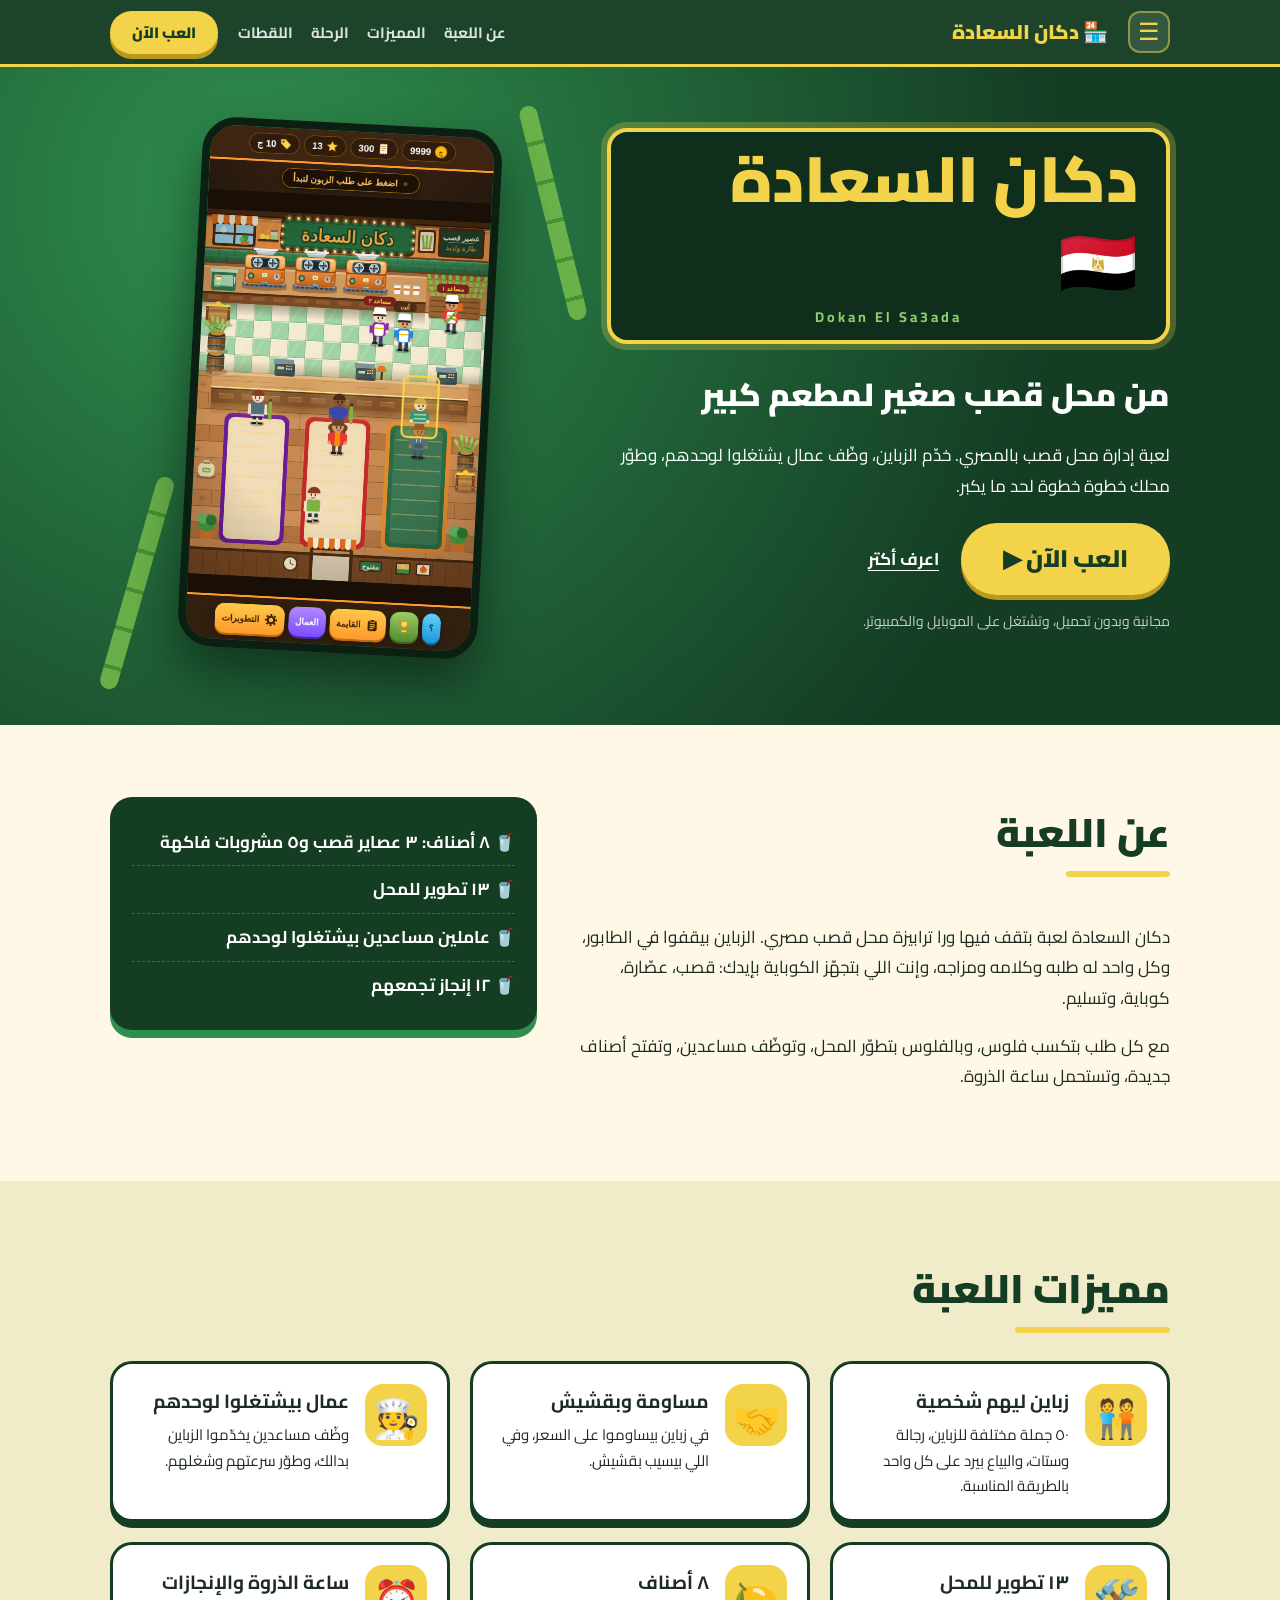
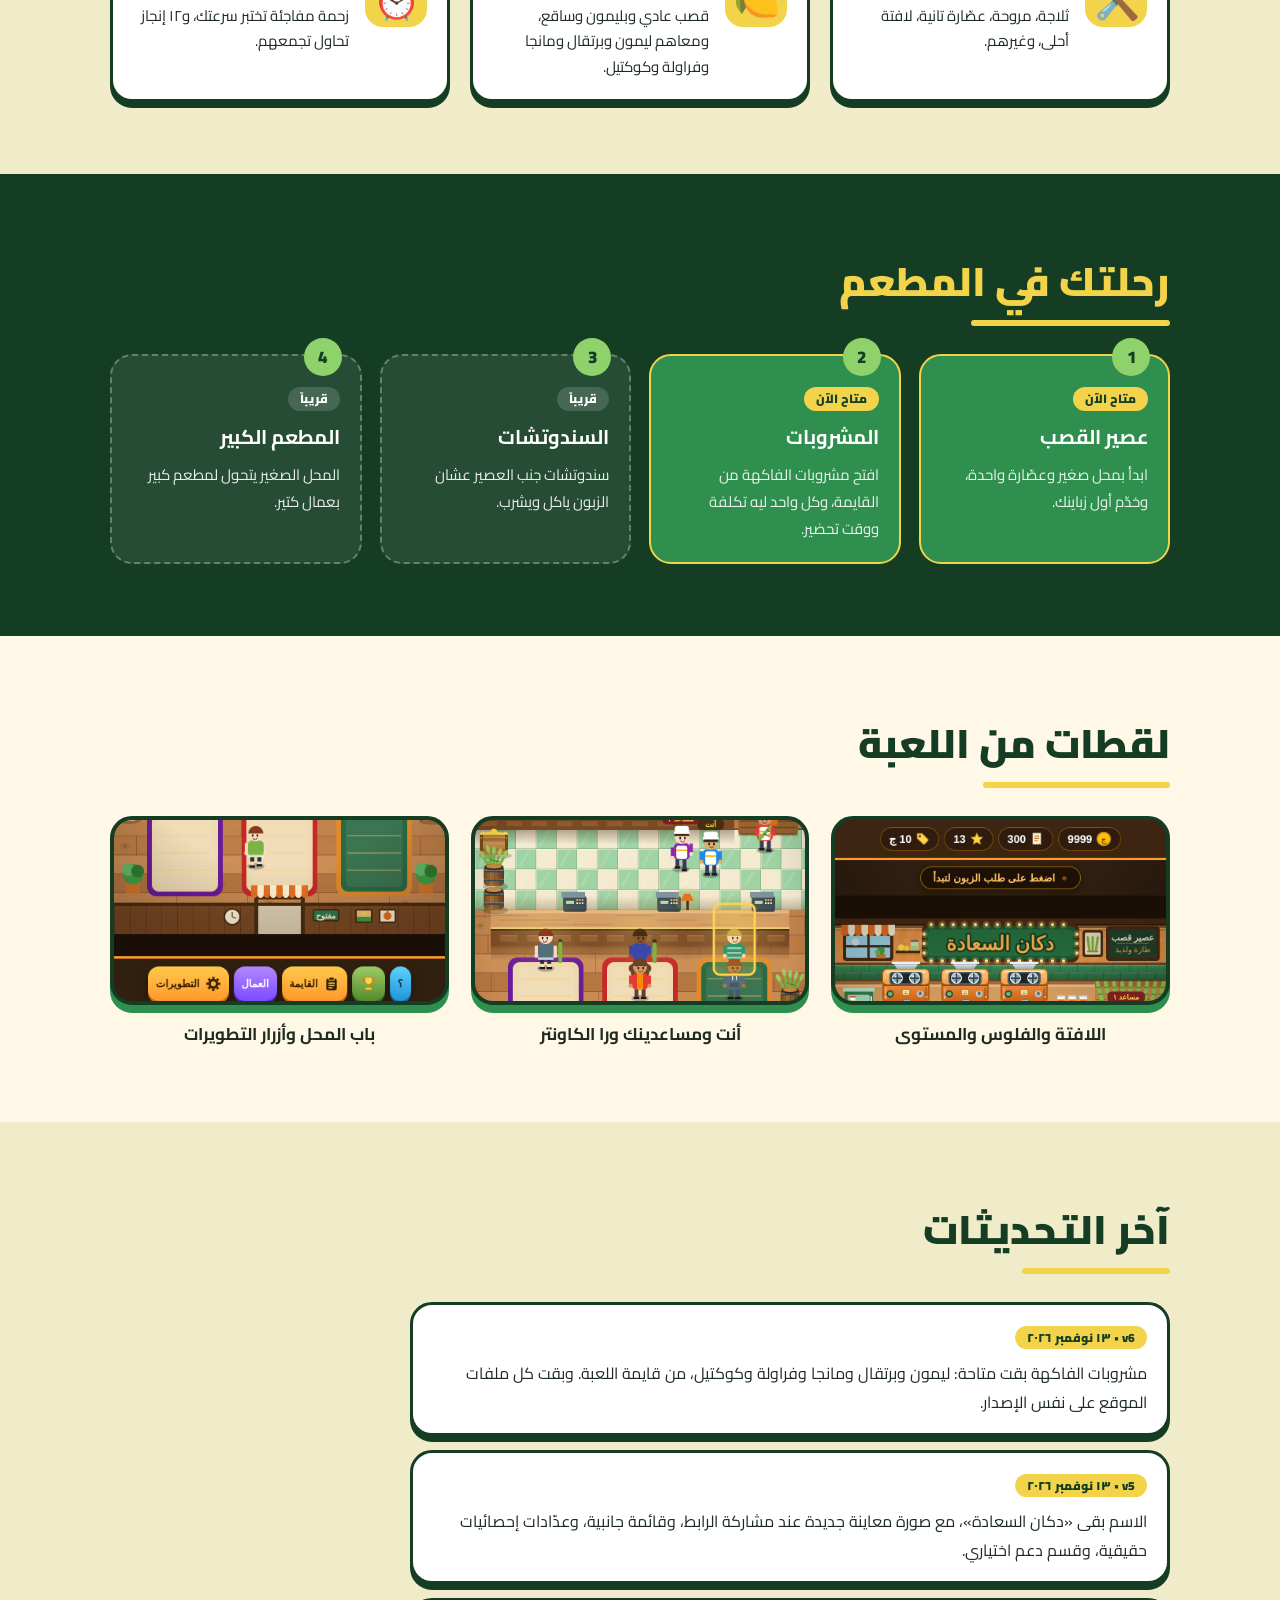
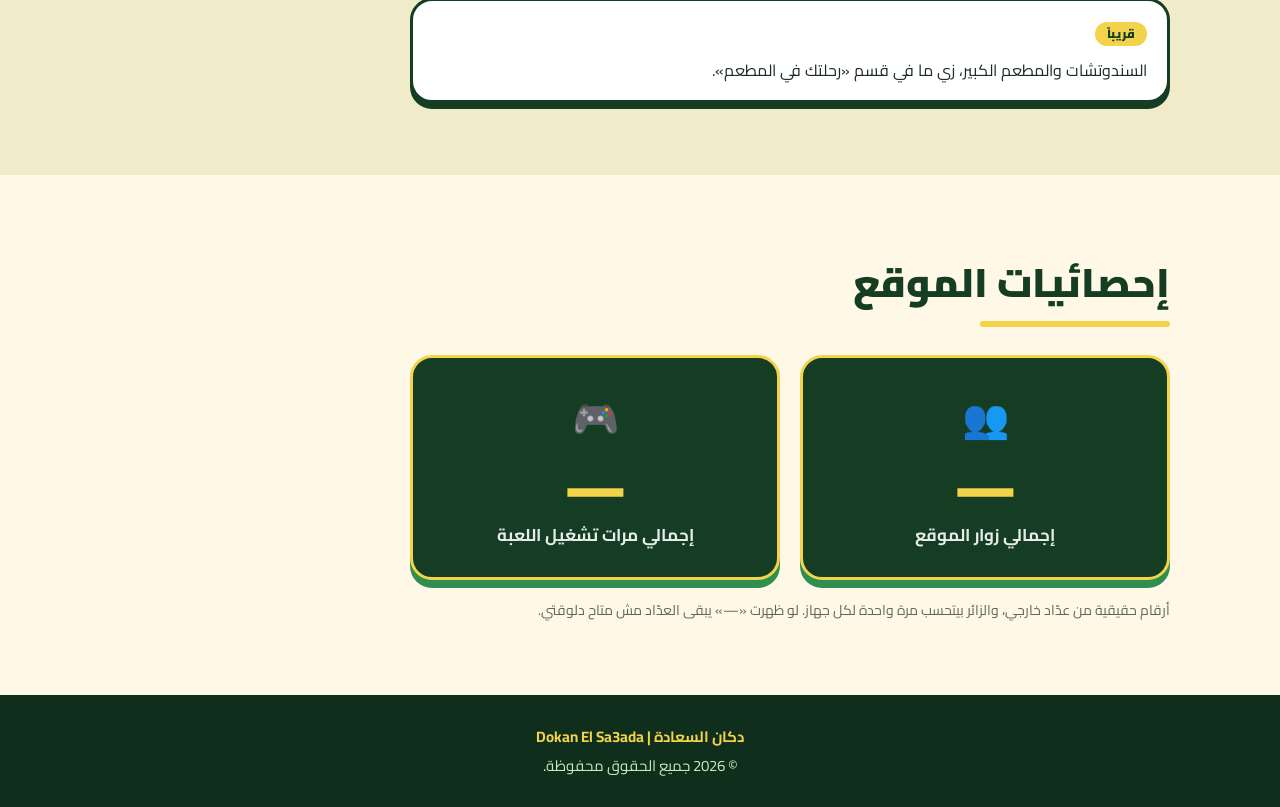
==== commit e8193291: "Add files via upload" ====
--- a/index.html
+++ b/index.html
@@ -1,18 +1,18 @@
 <!DOCTYPE html>
-<!-- دكان السعادة | الإصدار v5 | تاريخ التحديث 2026-11-13 -->
+<!-- دكان السعادة | الإصدار v6 | تاريخ التحديث 2026-11-13 -->
 <html lang="ar" dir="rtl">
 <head>
 <meta charset="utf-8">
 <meta name="viewport" content="width=device-width, initial-scale=1, viewport-fit=cover">
 <title>دكان السعادة 🇪🇬 | Dokan El Sa3ada – الموقع الرسمي للعبة</title>
 <meta name="description" content="الموقع الرسمي للعبة دكان السعادة: لعبة إدارة محل قصب بالمصري. خدّم الزباين، وظّف عمال، وطوّر محلك. العب مجاناً من الموبايل أو الكمبيوتر.">
-<meta property="og:site_name" content="دكان السعادة"><meta property="og:title" content="دكان السعادة 🇪🇬 | Dokan El Sa3ada"><meta property="og:description" content="من محل قصب صغير لمطعم كبير. العب مجاناً."><meta property="og:type" content="website"><meta property="og:locale" content="ar_EG"><meta property="og:url" content="https://srsizer643-crypto.github.io/g3an_3tshan/"><meta property="og:image" content="https://srsizer643-crypto.github.io/g3an_3tshan/og-dokan.png?v=7"><meta property="og:image:type" content="image/png"><meta property="og:image:width" content="1200"><meta property="og:image:height" content="630"><meta property="og:image:alt" content="دكان السعادة – لعبة إدارة محل قصب بالمصري"><meta name="twitter:card" content="summary_large_image"><meta name="twitter:title" content="دكان السعادة 🇪🇬 | Dokan El Sa3ada"><meta name="twitter:description" content="من محل قصب صغير لمطعم كبير. العب مجاناً."><meta name="twitter:image" content="https://srsizer643-crypto.github.io/g3an_3tshan/og-dokan.png?v=7">
+<meta property="og:site_name" content="دكان السعادة"><meta property="og:title" content="دكان السعادة 🇪🇬 | Dokan El Sa3ada"><meta property="og:description" content="من محل قصب صغير لمطعم كبير. العب مجاناً."><meta property="og:type" content="website"><meta property="og:locale" content="ar_EG"><meta property="og:url" content="https://srsizer643-crypto.github.io/g3an_3tshan/"><meta property="og:image" content="https://srsizer643-crypto.github.io/g3an_3tshan/og-dokan.png?v=8"><meta property="og:image:type" content="image/png"><meta property="og:image:width" content="1200"><meta property="og:image:height" content="630"><meta property="og:image:alt" content="دكان السعادة – لعبة إدارة محل قصب بالمصري"><meta name="twitter:card" content="summary_large_image"><meta name="twitter:title" content="دكان السعادة 🇪🇬 | Dokan El Sa3ada"><meta name="twitter:description" content="من محل قصب صغير لمطعم كبير. العب مجاناً."><meta name="twitter:image" content="https://srsizer643-crypto.github.io/g3an_3tshan/og-dokan.png?v=8">
 <meta name="theme-color" content="#143d24">
-<link rel="icon" type="image/png" sizes="512x512" href="icon.png?v=7"><link rel="apple-touch-icon" href="icon.png?v=7">
+<link rel="icon" type="image/png" sizes="512x512" href="icon.png?v=8"><link rel="apple-touch-icon" href="icon.png?v=8">
 <link rel="icon" href="data:image/svg+xml,%3Csvg xmlns='http://www.w3.org/2000/svg' viewBox='0 0 100 100'%3E%3Crect width='100' height='100' rx='22' fill='%23c26a0e'/%3E%3Ctext x='50' y='72' font-size='60' text-anchor='middle'%3E%F0%9F%8F%AA%3C/text%3E%3C/svg%3E">
 <link rel="preconnect" href="https://fonts.googleapis.com"><link rel="preconnect" href="https://fonts.gstatic.com" crossorigin>
 <link href="https://fonts.googleapis.com/css2?family=Cairo:wght@500;700;900&display=swap" rel="stylesheet">
-<link rel="stylesheet" href="style.css?v=6">
+<link rel="stylesheet" href="style.css?v=8">
 </head>
 <body>
 
@@ -66,7 +66,7 @@
       </div>
       <div class="art">
         <span class="cane c1"></span><span class="cane c2"></span>
-        <div class="phone"><img src="preview.png?v=6" width="840" height="1520" alt="لقطة حقيقية من اللعبة: محل القصب والزباين في الطوابير"></div>
+        <div class="phone"><img src="preview.png?v=8" width="840" height="1520" alt="لقطة حقيقية من اللعبة: محل القصب والزباين في الطوابير"></div>
       </div>
     </div>
   </section>
@@ -79,7 +79,7 @@
         <p>مع كل طلب بتكسب فلوس، وبالفلوس بتطوّر المحل، وتوظّف مساعدين، وتفتح أصناف جديدة، وتستحمل ساعة الذروة.</p>
       </div>
       <ul class="facts">
-        <li>٣ أصناف عصير بتتفتح مع المستويات</li>
+        <li>٨ أصناف: ٣ عصاير قصب و٥ مشروبات فاكهة</li>
         <li>١٣ تطوير للمحل</li>
         <li>عاملين مساعدين بيشتغلوا لوحدهم</li>
         <li>١٢ إنجاز تجمعهم</li>
@@ -95,7 +95,7 @@
         <article class="f"><i>🤝</i><div><h3>مساومة وبقشيش</h3><p>في زباين بيساوموا على السعر، وفي اللي بيسيب بقشيش.</p></div></article>
         <article class="f"><i>🧑‍🍳</i><div><h3>عمال بيشتغلوا لوحدهم</h3><p>وظّف مساعدين يخدّموا الزباين بدالك، وطوّر سرعتهم وشغلهم.</p></div></article>
         <article class="f"><i>🛠️</i><div><h3>١٣ تطوير للمحل</h3><p>ثلاجة، مروحة، عصّارة تانية، لافتة أحلى، وغيرهم.</p></div></article>
-        <article class="f"><i>🍋</i><div><h3>٣ أصناف</h3><p>قصب عادي، وقصب بليمون، وقصب ساقع.</p></div></article>
+        <article class="f"><i>🍋</i><div><h3>٨ أصناف</h3><p>قصب عادي وبليمون وساقع، ومعاهم ليمون وبرتقال ومانجا وفراولة وكوكتيل.</p></div></article>
         <article class="f"><i>⏰</i><div><h3>ساعة الذروة والإنجازات</h3><p>زحمة مفاجئة تختبر سرعتك، و١٢ إنجاز تحاول تجمعهم.</p></div></article>
       </div>
     </div>
@@ -106,7 +106,7 @@
       <h2>رحلتك في المطعم</h2>
       <ol class="steps">
         <li class="on"><span class="b">متاح الآن</span><h3>عصير القصب</h3><p>ابدأ بمحل صغير وعصّارة واحدة، وخدّم أول زباينك.</p></li>
-        <li><span class="b">قريباً</span><h3>المشروبات</h3><p>مشروبات جديدة تكبّر قايمة المحل.</p></li>
+        <li class="on"><span class="b">متاح الآن</span><h3>المشروبات</h3><p>افتح مشروبات الفاكهة من القايمة، وكل واحد ليه تكلفة ووقت تحضير.</p></li>
         <li><span class="b">قريباً</span><h3>السندوتشات</h3><p>سندوتشات جنب العصير عشان الزبون ياكل ويشرب.</p></li>
         <li><span class="b">قريباً</span><h3>المطعم الكبير</h3><p>المحل الصغير يتحول لمطعم كبير بعمال كتير.</p></li>
       </ol>
@@ -117,9 +117,9 @@
     <div class="wrap">
       <h2>لقطات من اللعبة</h2>
       <div class="shots">
-        <figure class="shot"><div class="crop"><img src="preview.png?v=6" loading="lazy" alt="شاشة اللعبة: الفلوس والمستوى ولافتة المحل" style="margin-top:0"></div><figcaption>اللافتة والفلوس والمستوى</figcaption></figure>
-        <figure class="shot"><div class="crop"><img src="preview.png?v=6" loading="lazy" alt="العمال خلف الكاونتر والزباين في الطوابير" style="margin-top:-59.52%"></div><figcaption>أنت ومساعدينك ورا الكاونتر</figcaption></figure>
-        <figure class="shot"><div class="crop"><img src="preview.png?v=6" loading="lazy" alt="باب المحل وشريط التطويرات والعمال والقايمة" style="margin-top:-123.81%"></div><figcaption>باب المحل وأزرار التطويرات</figcaption></figure>
+        <figure class="shot"><div class="crop"><img src="preview.png?v=8" loading="lazy" alt="شاشة اللعبة: الفلوس والمستوى ولافتة المحل" style="margin-top:0"></div><figcaption>اللافتة والفلوس والمستوى</figcaption></figure>
+        <figure class="shot"><div class="crop"><img src="preview.png?v=8" loading="lazy" alt="العمال خلف الكاونتر والزباين في الطوابير" style="margin-top:-59.52%"></div><figcaption>أنت ومساعدينك ورا الكاونتر</figcaption></figure>
+        <figure class="shot"><div class="crop"><img src="preview.png?v=8" loading="lazy" alt="باب المحل وشريط التطويرات والعمال والقايمة" style="margin-top:-123.81%"></div><figcaption>باب المحل وأزرار التطويرات</figcaption></figure>
       </div>
     </div>
   </section>
@@ -127,8 +127,9 @@
     <div class="wrap">
       <h2>آخر التحديثات</h2>
       <ul class="upd">
+        <li><span class="b">v6 • ١٣ نوفمبر ٢٠٢٦</span><p>مشروبات الفاكهة بقت متاحة: ليمون وبرتقال ومانجا وفراولة وكوكتيل، من قايمة اللعبة. وبقت كل ملفات الموقع على نفس الإصدار.</p></li>
         <li><span class="b">v5 • ١٣ نوفمبر ٢٠٢٦</span><p>الاسم بقى «دكان السعادة»، مع صورة معاينة جديدة عند مشاركة الرابط، وقائمة جانبية، وعدّادات إحصائيات حقيقية، وقسم دعم اختياري.</p></li>
-        <li><span class="b">قريباً</span><p>المشروبات والسندوتشات والمطعم الكبير، زي ما في قسم «رحلتك في المطعم».</p></li>
+        <li><span class="b">قريباً</span><p>السندوتشات والمطعم الكبير، زي ما في قسم «رحلتك في المطعم».</p></li>
       </ul>
     </div>
   </section>
@@ -161,6 +162,6 @@
   <iframe id="frame" title="لعبة دكان السعادة" allow="fullscreen" loading="eager"></iframe>
 </section>
 
-<script src="script.js?v=6"></script>
+<script src="script.js?v=8"></script>
 </body>
 </html>
